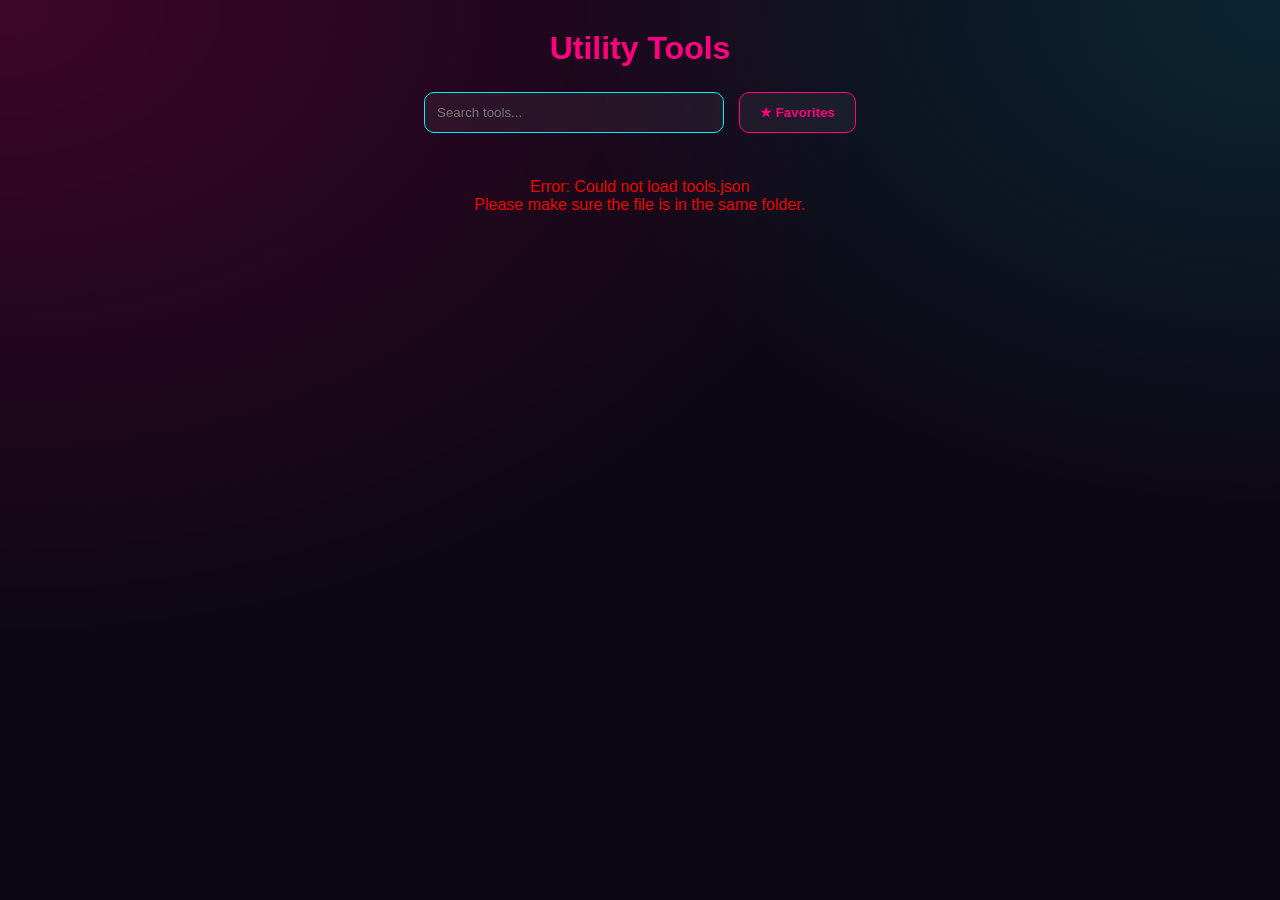
==== index.html @ 4b10b295 "Refactor index.html by cleaning up comments and errors Removed unnecessary comments and updated erro" ====
<!DOCTYPE html>
<html lang="en">
<head>
<meta charset="UTF-8">
<meta name="viewport" content="width=device-width, initial-scale=1.0">
<title>Utility Tools</title>
<style>
:root {
  --bg: #0d0714;
  --primary: #ff007f;
  --secondary: #00f0ff;
  --text: #e0e0ff;
  --glass: rgba(255,255,255,0.05);
}
* {
  margin: 0;
  padding: 0;
  box-sizing: border-box;
  font-family: Arial, sans-serif;
}
body {
  background:
    radial-gradient(at 0% 0%, #ff007f33, transparent 50%),
    radial-gradient(at 100% 0%, #00f0ff22, transparent 40%),
    var(--bg);
  color: var(--text);
  min-height: 100vh;
  padding: 30px;
}
h1 {
  text-align: center;
  margin-bottom: 25px;
  color: var(--primary);
}
.search-container {
  display: flex;
  justify-content: center;
  align-items: center;
  gap: 15px;
  margin-bottom: 15px;
}
.search-input {
  width: 300px;
  padding: 12px;
  border-radius: 10px;
  border: 1px solid var(--secondary);
  background: var(--glass);
  color: white;
  outline: none;
  transition: box-shadow 0.3s;
}
.search-input:focus {
  box-shadow: 0 0 10px var(--secondary);
}
.filter-btn {
  padding: 12px 20px;
  border-radius: 10px;
  border: 1px solid var(--primary);
  background: var(--glass);
  color: var(--primary);
  cursor: pointer;
  outline: none;
  transition: all 0.3s;
  font-weight: bold;
}
.filter-btn:hover {
  background: rgba(255, 0, 127, 0.1);
}
.filter-btn.active {
  background: var(--primary);
  color: white;
  box-shadow: 0 0 15px #ff007f55;
}
.tags-container {
  display: flex;
  justify-content: center;
  gap: 10px;
  margin-bottom: 30px;
  flex-wrap: wrap;
}
.tag-btn {
  padding: 8px 16px;
  border-radius: 20px;
  border: 1px solid rgba(255, 255, 255, 0.2);
  background: var(--glass);
  color: var(--text);
  cursor: pointer;
  font-size: 14px;
  transition: all 0.3s;
}
.tag-btn:hover {
  background: rgba(255, 255, 255, 0.1);
  border-color: var(--secondary);
}
.tag-btn.active {
  background: var(--secondary);
  color: #000;
  border-color: var(--secondary);
  font-weight: bold;
  box-shadow: 0 0 10px rgba(0, 240, 255, 0.4);
}
.grid {
  display: grid;
  grid-template-columns: repeat(auto-fill, minmax(220px, 1fr));
  gap: 20px;
}
.card {
  background: var(--glass);
  border-radius: 15px;
  padding: 15px;
  backdrop-filter: blur(12px);
  border: 1px solid #ffffff11;
  cursor: pointer;
  transition: 0.3s;
}
.card:hover {
  transform: translateY(-6px) scale(1.02);
  box-shadow: 0 0 20px #ff007f55;
}
.card-image {
  height: 120px;
  border-radius: 10px;
  margin-bottom: 12px;
  background: linear-gradient(135deg, var(--primary), var(--secondary));
  display: flex;
  align-items: center;
  justify-content: center;
  font-weight: bold;
  color: black;
}
.card-header {
  display: flex;
  justify-content: space-between;
  align-items: center;
  margin-bottom: 5px;
}
.card-title {
  font-size: 18px;
  font-weight: bold;
}
.fav-btn {
  font-size: 22px;
  color: rgba(255, 255, 255, 0.2);
  background: none;
  border: none;
  cursor: pointer;
  transition: all 0.3s cubic-bezier(0.175, 0.885, 0.32, 1.275);
  line-height: 1;
}
.fav-btn:hover {
  transform: scale(1.2);
  color: rgba(255, 255, 255, 0.6);
}
.fav-btn.active {
  color: #ffd700;
  text-shadow: 0 0 15px rgba(255, 215, 0, 0.6);
}
.card-desc {
  font-size: 14px;
  opacity: 0.7;
}
.popup {
  position: fixed;
  top: 0;
  left: 0;
  width: 100%;
  height: 100%;
  display: none;
  background: rgba(0,0,0,0.85);
  justify-content: center;
  align-items: center;
  z-index: 1000;
}
.popup-controls {
  position: absolute;
  top: 20px;
  right: 30px;
  display: flex;
  align-items: center;
  gap: 20px;
  z-index: 1010;
}
.control-btn {
  font-size: 24px;
  color: white;
  cursor: pointer;
  background: none;
  border: none;
  outline: none;
  transition: color 0.3s, transform 0.2s;
  display: flex;
  align-items: center;
  justify-content: center;
}
.control-btn:hover {
  color: var(--secondary);
  transform: scale(1.1);
}
.close-btn {
  font-size: 40px;
}
.close-btn:hover {
  color: var(--primary);
}
.popup iframe {
  width: 80%;
  height: 80%;
  border: none;
  border-radius: 12px;
  background: white;
  transition: width 0.3s, height 0.3s, border-radius 0.3s, opacity 0.3s;
  opacity: 0;
}
.popup.fullscreen-mode iframe {
  width: 100% !important;
  height: 100% !important;
  border-radius: 0px !important;
}
.spinner {
  position: absolute;
  width: 60px;
  height: 60px;
  border: 4px solid rgba(255, 0, 127, 0.1);
  border-top-color: var(--primary);
  border-bottom-color: var(--secondary);
  border-radius: 50%;
  animation: spin 1s linear infinite;
  z-index: 1005;
  transition: opacity 0.3s, visibility 0.3s;
  box-shadow: 0 0 15px var(--primary);
}
@keyframes spin {
  0% { transform: rotate(0deg); }
  100% { transform: rotate(360deg); }
}
.no-results {
  text-align: center;
  margin-top: 20px;
  display: none;
  opacity: 0.6;
  font-size: 18px;
  width: 100%;
}
</style>
</head>
<body>
<h1>Utility Tools</h1>

<div class="search-container">
  <input id="searchInput" class="search-input" placeholder="Search tools..." autocomplete="off">
  <button id="favFilterBtn" class="filter-btn" onclick="toggleFavFilter()">★ Favorites</button>
</div>

<div class="tags-container" id="tagsContainer"></div>

<div id="grid" class="grid"></div>

<div id="noResults" class="no-results">
  No tools found matching your filters.
</div>

<div id="popup" class="popup">
  <div class="popup-controls">
    <button class="control-btn" onclick="openInNewTab()" title="Open in new Tab">↗</button>
    <button id="fullscreenBtn" class="control-btn" onclick="toggleFullscreen()" title="Toggle Fullscreen">🗖</button>
    <button class="control-btn close-btn" onclick="closeTool()" title="Close">&times;</button>
  </div>
  <div id="popupSpinner" class="spinner"></div>
  <iframe id="toolFrame" src=""></iframe>
</div>

<script>
// ====================== DATA & STATE ======================
let toolsData = [];
let favorites = JSON.parse(localStorage.getItem('utilityHubFavs')) || [];
let showFavoritesOnly = false;
let activeCategory = 'all';
let currentToolUrl = '';

// ====================== LOAD TOOLS ======================
async function loadTools() {
  try {
    const response = await fetch('tools.json');
    if (!response.ok) throw new Error('JSON not found');
    toolsData = await response.json();
    renderTags();
    renderCards();
  } catch (err) {
    console.error("Error loading tools.json:", err);
    document.getElementById('grid').innerHTML = `
      <p style="color:red; text-align:center; grid-column: 1/-1;">
        Error: Could not load tools.json<br>
        Please make sure the file is in the same folder.
      </p>`;
  }
}

// ====================== RENDER ======================
function renderTags() {
  const container = document.getElementById('tagsContainer');
  container.innerHTML = `<button class="tag-btn active" onclick="setCategory('all', this)">All</button>`;

  const categories = [...new Set(toolsData.map(t => t.category))];
  categories.forEach(cat => {
    const btn = document.createElement('button');
    btn.className = 'tag-btn';
    btn.textContent = cat.charAt(0).toUpperCase() + cat.slice(1);
    btn.onclick = () => setCategory(cat, btn);
    container.appendChild(btn);
  });
}

function renderCards(filteredTools = toolsData) {
  const grid = document.getElementById('grid');
  grid.innerHTML = '';

  filteredTools.forEach(tool => {
    const card = document.createElement('div');
    card.className = 'card';
    card.setAttribute('data-id', tool.id);
    card.setAttribute('data-name', tool.name);
    card.setAttribute('data-category', tool.category);
    card.onclick = () => openTool(tool.url);

    card.innerHTML = `
      <div class="card-image">${tool.imageText}</div>
      <div class="card-header">
        <div class="card-title">${tool.title}</div>
        <button class="fav-btn" onclick="toggleFav(event, '${tool.id}')">★</button>
      </div>
      <div class="card-desc">${tool.desc}</div>
    `;
    grid.appendChild(card);
  });

  document.querySelectorAll('.fav-btn').forEach(btn => {
    const id = btn.parentElement.parentElement.getAttribute('data-id');
    if (favorites.includes(id)) btn.classList.add('active');
  });
}

// ====================== FILTERS ======================
function setCategory(category, btnElement) {
  activeCategory = category;
  document.querySelectorAll('.tag-btn').forEach(btn => btn.classList.remove('active'));
  btnElement.classList.add('active');
  filterCards();
}

function toggleFav(event, id) {
  event.stopPropagation();
  const btn = event.target;

  if (favorites.includes(id)) {
    favorites = favorites.filter(favId => favId !== id);
    btn.classList.remove('active');
  } else {
    favorites.push(id);
    btn.classList.add('active');
  }

  localStorage.setItem('utilityHubFavs', JSON.stringify(favorites));
  filterCards();
}

function toggleFavFilter() {
  showFavoritesOnly = !showFavoritesOnly;
  document.getElementById('favFilterBtn').classList.toggle('active', showFavoritesOnly);
  filterCards();
}

function filterCards() {
  const searchTerm = document.getElementById('searchInput').value.toLowerCase();

  const filtered = toolsData.filter(tool => {
    const matchesSearch = tool.name.toLowerCase().includes(searchTerm) ||
                         tool.title.toLowerCase().includes(searchTerm);
    const matchesFav = !showFavoritesOnly || favorites.includes(tool.id);
    const matchesCat = activeCategory === 'all' || activeCategory === tool.category;
    return matchesSearch && matchesFav && matchesCat;
  });

  renderCards(filtered);
  document.getElementById('noResults').style.display = filtered.length ? 'none' : 'block';
}

// ====================== POPUP ======================
function openTool(url) {
  currentToolUrl = url;
  const popup = document.getElementById('popup');
  const iframe = document.getElementById('toolFrame');
  const spinner = document.getElementById('popupSpinner');

  spinner.style.opacity = '1';
  spinner.style.visibility = 'visible';
  iframe.style.opacity = '0';

  iframe.src = url;
  popup.style.display = 'flex';
}

function onIframeLoaded() {
  const iframe = document.getElementById('toolFrame');
  const spinner = document.getElementById('popupSpinner');
  if (iframe.src && currentToolUrl !== '') {
    spinner.style.opacity = '0';
    spinner.style.visibility = 'hidden';
    iframe.style.opacity = '1';
  }
}

function openInNewTab() {
  if (currentToolUrl) {
    window.open(currentToolUrl, '_blank');
    closeTool();
  }
}

function closeTool() {
  const popup = document.getElementById('popup');
  const iframe = document.getElementById('toolFrame');

  if (document.fullscreenElement) document.exitFullscreen().catch(() => {});
  popup.classList.remove('fullscreen-mode');
  document.getElementById('fullscreenBtn').innerText = '🗖';

  popup.style.display = 'none';
  iframe.src = '';
  currentToolUrl = '';
}

function toggleFullscreen() {
  const popup = document.getElementById('popup');
  const btn = document.getElementById('fullscreenBtn');

  if (!document.fullscreenElement) {
    popup.requestFullscreen().then(() => {
      btn.innerText = '🗗';
      popup.classList.add('fullscreen-mode');
    }).catch(() => {
      popup.classList.toggle('fullscreen-mode');
      btn.innerText = popup.classList.contains('fullscreen-mode') ? '🗗' : '🗖';
    });
  } else {
    document.exitFullscreen();
  }
}

// Event Listeners
document.getElementById('searchInput').addEventListener('input', filterCards);
document.getElementById('toolFrame').addEventListener('load', onIframeLoaded);
document.getElementById('popup').addEventListener('click', function(e) {
  if (e.target === this) closeTool();
});
document.addEventListener('fullscreenchange', () => {
  const popup = document.getElementById('popup');
  const btn = document.getElementById('fullscreenBtn');
  if (!document.fullscreenElement) {
    popup.classList.remove('fullscreen-mode');
    btn.innerText = '🗖';
  }
});

// Start
loadTools();
</script>
</body>
</html>
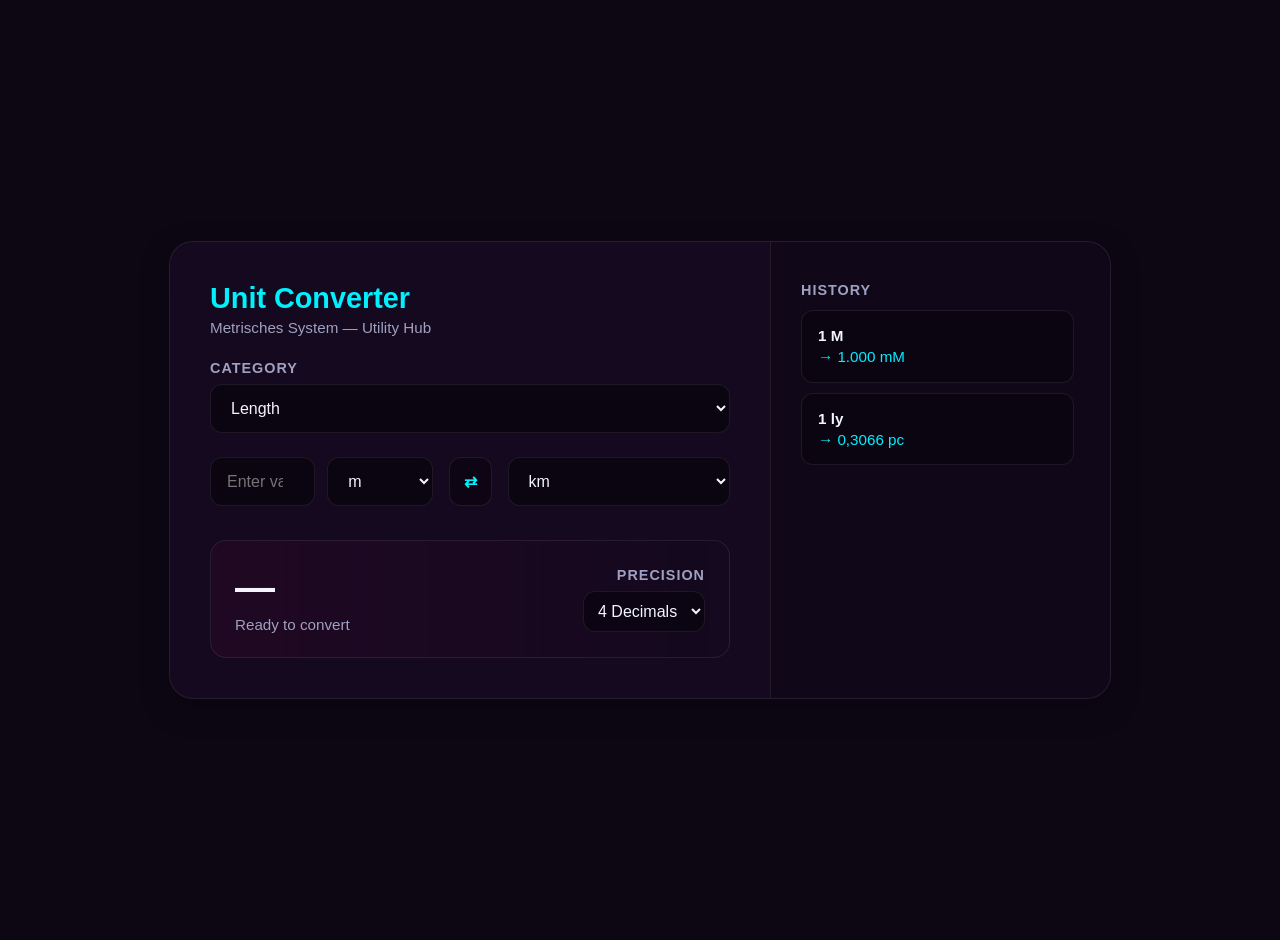
==== commit c05f72d6: "Revamp unit converter layout and styles Updated the layout and styles for the unit converter, includ" ====
--- a/index.html
+++ b/index.html
@@ -1,468 +1,488 @@
 <!DOCTYPE html>
 <html lang="en">
 <head>
-<meta charset="UTF-8">
-<meta name="viewport" content="width=device-width, initial-scale=1.0">
-<title>Utility Tools</title>
-<style>
-:root {
-  --bg: #0d0714;
-  --primary: #ff007f;
-  --secondary: #00f0ff;
-  --text: #e0e0ff;
-  --glass: rgba(255,255,255,0.05);
-}
-* {
-  margin: 0;
-  padding: 0;
-  box-sizing: border-box;
-  font-family: Arial, sans-serif;
-}
-body {
-  background:
-    radial-gradient(at 0% 0%, #ff007f33, transparent 50%),
-    radial-gradient(at 100% 0%, #00f0ff22, transparent 40%),
-    var(--bg);
-  color: var(--text);
-  min-height: 100vh;
-  padding: 30px;
-}
-h1 {
-  text-align: center;
-  margin-bottom: 25px;
-  color: var(--primary);
-}
-.search-container {
-  display: flex;
-  justify-content: center;
-  align-items: center;
-  gap: 15px;
-  margin-bottom: 15px;
-}
-.search-input {
-  width: 300px;
-  padding: 12px;
-  border-radius: 10px;
-  border: 1px solid var(--secondary);
-  background: var(--glass);
-  color: white;
-  outline: none;
-  transition: box-shadow 0.3s;
-}
-.search-input:focus {
-  box-shadow: 0 0 10px var(--secondary);
-}
-.filter-btn {
-  padding: 12px 20px;
-  border-radius: 10px;
-  border: 1px solid var(--primary);
-  background: var(--glass);
-  color: var(--primary);
-  cursor: pointer;
-  outline: none;
-  transition: all 0.3s;
-  font-weight: bold;
-}
-.filter-btn:hover {
-  background: rgba(255, 0, 127, 0.1);
-}
-.filter-btn.active {
-  background: var(--primary);
-  color: white;
-  box-shadow: 0 0 15px #ff007f55;
-}
-.tags-container {
-  display: flex;
-  justify-content: center;
-  gap: 10px;
-  margin-bottom: 30px;
-  flex-wrap: wrap;
-}
-.tag-btn {
-  padding: 8px 16px;
-  border-radius: 20px;
-  border: 1px solid rgba(255, 255, 255, 0.2);
-  background: var(--glass);
-  color: var(--text);
-  cursor: pointer;
-  font-size: 14px;
-  transition: all 0.3s;
-}
-.tag-btn:hover {
-  background: rgba(255, 255, 255, 0.1);
-  border-color: var(--secondary);
-}
-.tag-btn.active {
-  background: var(--secondary);
-  color: #000;
-  border-color: var(--secondary);
-  font-weight: bold;
-  box-shadow: 0 0 10px rgba(0, 240, 255, 0.4);
-}
-.grid {
-  display: grid;
-  grid-template-columns: repeat(auto-fill, minmax(220px, 1fr));
-  gap: 20px;
-}
-.card {
-  background: var(--glass);
-  border-radius: 15px;
-  padding: 15px;
-  backdrop-filter: blur(12px);
-  border: 1px solid #ffffff11;
-  cursor: pointer;
-  transition: 0.3s;
-}
-.card:hover {
-  transform: translateY(-6px) scale(1.02);
-  box-shadow: 0 0 20px #ff007f55;
-}
-.card-image {
-  height: 120px;
-  border-radius: 10px;
-  margin-bottom: 12px;
-  background: linear-gradient(135deg, var(--primary), var(--secondary));
-  display: flex;
-  align-items: center;
-  justify-content: center;
-  font-weight: bold;
-  color: black;
-}
-.card-header {
-  display: flex;
-  justify-content: space-between;
-  align-items: center;
-  margin-bottom: 5px;
-}
-.card-title {
-  font-size: 18px;
-  font-weight: bold;
-}
-.fav-btn {
-  font-size: 22px;
-  color: rgba(255, 255, 255, 0.2);
-  background: none;
-  border: none;
-  cursor: pointer;
-  transition: all 0.3s cubic-bezier(0.175, 0.885, 0.32, 1.275);
-  line-height: 1;
-}
-.fav-btn:hover {
-  transform: scale(1.2);
-  color: rgba(255, 255, 255, 0.6);
-}
-.fav-btn.active {
-  color: #ffd700;
-  text-shadow: 0 0 15px rgba(255, 215, 0, 0.6);
-}
-.card-desc {
-  font-size: 14px;
-  opacity: 0.7;
-}
-.popup {
-  position: fixed;
-  top: 0;
-  left: 0;
-  width: 100%;
-  height: 100%;
-  display: none;
-  background: rgba(0,0,0,0.85);
-  justify-content: center;
-  align-items: center;
-  z-index: 1000;
-}
-.popup-controls {
-  position: absolute;
-  top: 20px;
-  right: 30px;
-  display: flex;
-  align-items: center;
-  gap: 20px;
-  z-index: 1010;
-}
-.control-btn {
-  font-size: 24px;
-  color: white;
-  cursor: pointer;
-  background: none;
-  border: none;
-  outline: none;
-  transition: color 0.3s, transform 0.2s;
-  display: flex;
-  align-items: center;
-  justify-content: center;
-}
-.control-btn:hover {
-  color: var(--secondary);
-  transform: scale(1.1);
-}
-.close-btn {
-  font-size: 40px;
-}
-.close-btn:hover {
-  color: var(--primary);
-}
-.popup iframe {
-  width: 80%;
-  height: 80%;
-  border: none;
-  border-radius: 12px;
-  background: white;
-  transition: width 0.3s, height 0.3s, border-radius 0.3s, opacity 0.3s;
-  opacity: 0;
-}
-.popup.fullscreen-mode iframe {
-  width: 100% !important;
-  height: 100% !important;
-  border-radius: 0px !important;
-}
-.spinner {
-  position: absolute;
-  width: 60px;
-  height: 60px;
-  border: 4px solid rgba(255, 0, 127, 0.1);
-  border-top-color: var(--primary);
-  border-bottom-color: var(--secondary);
-  border-radius: 50%;
-  animation: spin 1s linear infinite;
-  z-index: 1005;
-  transition: opacity 0.3s, visibility 0.3s;
-  box-shadow: 0 0 15px var(--primary);
-}
-@keyframes spin {
-  0% { transform: rotate(0deg); }
-  100% { transform: rotate(360deg); }
-}
-.no-results {
-  text-align: center;
-  margin-top: 20px;
-  display: none;
-  opacity: 0.6;
-  font-size: 18px;
-  width: 100%;
-}
-</style>
+    <meta charset="UTF-8">
+    <meta name="viewport" content="width=device-width, initial-scale=1.0">
+    <title>Unit Converter | Utility Hub</title>
+    <style>
+        :root {
+            --background: #0d0714;
+            --surface: rgba(26, 12, 38, .65);
+            --primary: #ff007f;
+            --secondary: #00f0ff;
+            --text: #f4f4ff;
+            --text-secondary: #a0a0c0;
+            --border: rgba(255, 255, 255, .08);
+            --font: 'Outfit', 'Segoe UI', sans-serif;
+        }
+        body {
+            margin: 0;
+            padding: 20px;
+            background: var(--background);
+            color: var(--text);
+            font-family: var(--font);
+            height: 100vh;
+            display: flex;
+            justify-content: center;
+            align-items: center;
+            overflow: hidden;
+        }
+        .card {
+            width: 100%;
+            max-width: 940px;
+            max-height: 90vh;
+            background: var(--surface);
+            backdrop-filter: blur(20px);
+            border: 1px solid var(--border);
+            border-radius: 24px;
+            display: grid;
+            grid-template-columns: 1fr 340px;
+            box-shadow: 0 10px 30px rgba(0,0,0,0.3);
+            overflow: hidden;
+        }
+        .main {
+            padding: 40px;
+            display: flex;
+            flex-direction: column;
+            gap: 24px;
+        }
+        .brand-title {
+            font-size: 1.8rem;
+            font-weight: 700;
+            color: var(--secondary);
+            margin: 0;
+        }
+        .brand-subtitle {
+            color: var(--text-secondary);
+            font-size: 0.95rem;
+            margin-top: 4px;
+        }
+        label {
+            display: block;
+            margin-bottom: 8px;
+            color: var(--text-secondary);
+            font-size: 0.9rem;
+            text-transform: uppercase;
+            letter-spacing: 1px;
+            font-weight: bold;
+        }
+        input, select {
+            width: 100%;
+            padding: 14px 16px;
+            background: rgba(0,0,0,0.4);
+            border: 1px solid var(--border);
+            border-radius: 12px;
+            color: var(--text);
+            font-family: var(--font);
+            font-size: 1rem;
+            box-sizing: border-box;
+            transition: all 0.3s ease;
+        }
+        input:focus, select:focus {
+            outline: none;
+            border-color: var(--primary);
+            box-shadow: 0 0 12px rgba(255, 0, 127, 0.3);
+        }
+        .input-area {
+            display: flex;
+            align-items: center;
+            gap: 16px;
+        }
+        .input-group {
+            flex: 1;
+            display: flex;
+            gap: 12px;
+        }
+        .btn {
+            background: var(--primary);
+            color: white;
+            border: none;
+            padding: 14px 20px;
+            border-radius: 12px;
+            cursor: pointer;
+            font-weight: bold;
+            font-size: 1rem;
+            transition: all 0.3s ease;
+            display: flex;
+            align-items: center;
+            justify-content: center;
+        }
+        .btn:hover {
+            filter: brightness(1.2);
+            box-shadow: 0 0 15px var(--primary);
+        }
+        .btn.secondary {
+            background: rgba(0,0,0,0.3);
+            border: 1px solid var(--border);
+            color: var(--secondary);
+            padding: 14px;
+        }
+        .btn.secondary:hover {
+            border-color: var(--secondary);
+            box-shadow: 0 0 12px rgba(0, 240, 255, 0.3);
+        }
+        .result-box {
+            margin-top: 10px;
+            padding: 24px;
+            background: linear-gradient(90deg, rgba(255,0,127,0.05), transparent);
+            border: 1px solid var(--border);
+            border-radius: 16px;
+            display: flex;
+            justify-content: space-between;
+            align-items: center;
+        }
+        .result-value {
+            font-size: 2.5rem;
+            font-weight: 800;
+            color: var(--text);
+            transition: opacity 0.2s ease;
+        }
+        .result-detail {
+            color: var(--text-secondary);
+            font-size: 0.95rem;
+            margin-top: 6px;
+        }
+        .side {
+            background: rgba(0,0,0,0.2);
+            border-left: 1px solid var(--border);
+            padding: 40px 30px;
+            display: flex;
+            flex-direction: column;
+            gap: 24px;
+        }
+        .history-title {
+            color: var(--text-secondary);
+            font-size: 0.9rem;
+            text-transform: uppercase;
+            letter-spacing: 1px;
+            font-weight: bold;
+            margin-bottom: 12px;
+        }
+        .history-list {
+            display: flex;
+            flex-direction: column;
+            gap: 10px;
+            max-height: 380px;
+            overflow-y: auto;
+            padding-right: 6px;
+        }
+        .history-list::-webkit-scrollbar { width: 5px; }
+        .history-list::-webkit-scrollbar-track { background: transparent; }
+        .history-list::-webkit-scrollbar-thumb { background: rgba(255, 255, 255, 0.15); border-radius: 5px; }
+        .history-list::-webkit-scrollbar-thumb:hover { background: var(--secondary); }
+        .hist-item {
+            padding: 14px 16px;
+            border-radius: 12px;
+            background: rgba(0,0,0,0.25);
+            border: 1px solid var(--border);
+            color: var(--text);
+            font-size: 0.95rem;
+            cursor: pointer;
+            transition: all 0.2s ease;
+            line-height: 1.4;
+        }
+        .hist-item:hover {
+            border-color: var(--secondary);
+            background: rgba(0,240,255,0.08);
+            transform: translateX(4px);
+        }
+        @media (max-width: 880px) {
+            .card { grid-template-columns: 1fr; }
+            .side { border-left: none; border-top: 1px solid var(--border); padding: 30px; }
+            .input-area { flex-direction: column; align-items: stretch; }
+            .input-group { flex-direction: column; }
+        }
+    </style>
 </head>
 <body>
-<h1>Utility Tools</h1>
-
-<div class="search-container">
-  <input id="searchInput" class="search-input" placeholder="Search tools..." autocomplete="off">
-  <button id="favFilterBtn" class="filter-btn" onclick="toggleFavFilter()">★ Favorites</button>
+<div class="card">
+    <div class="main">
+        <div>
+            <h1 class="brand-title">Unit Converter</h1>
+            <div class="brand-subtitle">Metrisches System — Utility Hub</div>
+        </div>
+        <div>
+            <label for="category">Category</label>
+            <select id="category"></select>
+        </div>
+        <div class="input-area">
+            <div class="input-group">
+                <input id="value" type="number" step="any" value="" placeholder="Enter value..." />
+                <select id="fromUnit"></select>
+            </div>
+           
+            <button id="swapBtn" class="btn secondary" title="Swap Units">⇄</button>
+           
+            <div class="input-group">
+                <select id="toUnit"></select>
+            </div>
+        </div>
+        <div class="result-box">
+            <div>
+                <div class="result-value" id="resultValue">—</div>
+                <div class="result-detail" id="resultDetail">Ready to convert</div>
+            </div>
+            <div style="text-align: right; min-width: 120px;">
+                <label for="precision">Precision</label>
+                <select id="precision" style="padding: 10px;">
+                    <option value="4" selected>4 Decimals</option>
+                    <option value="2">2 Decimals</option>
+                    <option value="0">Integer</option>
+                </select>
+            </div>
+        </div>
+    </div>
+
+    <div class="side">
+        <div>
+            <div class="history-title">History</div>
+            <div class="history-list" id="history"></div>
+        </div>
+    </div>
 </div>
 
-<div class="tags-container" id="tagsContainer"></div>
-
-<div id="grid" class="grid"></div>
-
-<div id="noResults" class="no-results">
-  No tools found matching your filters.
-</div>
-
-<div id="popup" class="popup">
-  <div class="popup-controls">
-    <button class="control-btn" onclick="openInNewTab()" title="Open in new Tab">↗</button>
-    <button id="fullscreenBtn" class="control-btn" onclick="toggleFullscreen()" title="Toggle Fullscreen">🗖</button>
-    <button class="control-btn close-btn" onclick="closeTool()" title="Close">&times;</button>
-  </div>
-  <div id="popupSpinner" class="spinner"></div>
-  <iframe id="toolFrame" src=""></iframe>
-</div>
-
 <script>
-// ====================== DATA & STATE ======================
-let toolsData = [];
-let favorites = JSON.parse(localStorage.getItem('utilityHubFavs')) || [];
-let showFavoritesOnly = false;
-let activeCategory = 'all';
-let currentToolUrl = '';
-
-// ====================== LOAD TOOLS ======================
-async function loadTools() {
-  try {
-    const response = await fetch('tools.json');
-    if (!response.ok) throw new Error('JSON not found');
-    toolsData = await response.json();
-    renderTags();
-    renderCards();
-  } catch (err) {
-    console.error("Error loading tools.json:", err);
-    document.getElementById('grid').innerHTML = `
-      <p style="color:red; text-align:center; grid-column: 1/-1;">
-        Error: Could not load tools.json<br>
-        Please make sure the file is in the same folder.
-      </p>`;
-  }
-}
-
-// ====================== RENDER ======================
-function renderTags() {
-  const container = document.getElementById('tagsContainer');
-  container.innerHTML = `<button class="tag-btn active" onclick="setCategory('all', this)">All</button>`;
-
-  const categories = [...new Set(toolsData.map(t => t.category))];
-  categories.forEach(cat => {
-    const btn = document.createElement('button');
-    btn.className = 'tag-btn';
-    btn.textContent = cat.charAt(0).toUpperCase() + cat.slice(1);
-    btn.onclick = () => setCategory(cat, btn);
-    container.appendChild(btn);
-  });
-}
-
-function renderCards(filteredTools = toolsData) {
-  const grid = document.getElementById('grid');
-  grid.innerHTML = '';
-
-  filteredTools.forEach(tool => {
-    const card = document.createElement('div');
-    card.className = 'card';
-    card.setAttribute('data-id', tool.id);
-    card.setAttribute('data-name', tool.name);
-    card.setAttribute('data-category', tool.category);
-    card.onclick = () => openTool(tool.url);
-
-    card.innerHTML = `
-      <div class="card-image">${tool.imageText}</div>
-      <div class="card-header">
-        <div class="card-title">${tool.title}</div>
-        <button class="fav-btn" onclick="toggleFav(event, '${tool.id}')">★</button>
-      </div>
-      <div class="card-desc">${tool.desc}</div>
-    `;
-    grid.appendChild(card);
-  });
-
-  document.querySelectorAll('.fav-btn').forEach(btn => {
-    const id = btn.parentElement.parentElement.getAttribute('data-id');
-    if (favorites.includes(id)) btn.classList.add('active');
-  });
-}
-
-// ====================== FILTERS ======================
-function setCategory(category, btnElement) {
-  activeCategory = category;
-  document.querySelectorAll('.tag-btn').forEach(btn => btn.classList.remove('active'));
-  btnElement.classList.add('active');
-  filterCards();
-}
-
-function toggleFav(event, id) {
-  event.stopPropagation();
-  const btn = event.target;
-
-  if (favorites.includes(id)) {
-    favorites = favorites.filter(favId => favId !== id);
-    btn.classList.remove('active');
-  } else {
-    favorites.push(id);
-    btn.classList.add('active');
-  }
-
-  localStorage.setItem('utilityHubFavs', JSON.stringify(favorites));
-  filterCards();
-}
-
-function toggleFavFilter() {
-  showFavoritesOnly = !showFavoritesOnly;
-  document.getElementById('favFilterBtn').classList.toggle('active', showFavoritesOnly);
-  filterCards();
-}
-
-function filterCards() {
-  const searchTerm = document.getElementById('searchInput').value.toLowerCase();
-
-  const filtered = toolsData.filter(tool => {
-    const matchesSearch = tool.name.toLowerCase().includes(searchTerm) ||
-                         tool.title.toLowerCase().includes(searchTerm);
-    const matchesFav = !showFavoritesOnly || favorites.includes(tool.id);
-    const matchesCat = activeCategory === 'all' || activeCategory === tool.category;
-    return matchesSearch && matchesFav && matchesCat;
-  });
-
-  renderCards(filtered);
-  document.getElementById('noResults').style.display = filtered.length ? 'none' : 'block';
-}
-
-// ====================== POPUP ======================
-function openTool(url) {
-  currentToolUrl = url;
-  const popup = document.getElementById('popup');
-  const iframe = document.getElementById('toolFrame');
-  const spinner = document.getElementById('popupSpinner');
-
-  spinner.style.opacity = '1';
-  spinner.style.visibility = 'visible';
-  iframe.style.opacity = '0';
-
-  iframe.src = url;
-  popup.style.display = 'flex';
-}
-
-function onIframeLoaded() {
-  const iframe = document.getElementById('toolFrame');
-  const spinner = document.getElementById('popupSpinner');
-  if (iframe.src && currentToolUrl !== '') {
-    spinner.style.opacity = '0';
-    spinner.style.visibility = 'hidden';
-    iframe.style.opacity = '1';
-  }
-}
-
-function openInNewTab() {
-  if (currentToolUrl) {
-    window.open(currentToolUrl, '_blank');
-    closeTool();
-  }
-}
-
-function closeTool() {
-  const popup = document.getElementById('popup');
-  const iframe = document.getElementById('toolFrame');
-
-  if (document.fullscreenElement) document.exitFullscreen().catch(() => {});
-  popup.classList.remove('fullscreen-mode');
-  document.getElementById('fullscreenBtn').innerText = '🗖';
-
-  popup.style.display = 'none';
-  iframe.src = '';
-  currentToolUrl = '';
-}
-
-function toggleFullscreen() {
-  const popup = document.getElementById('popup');
-  const btn = document.getElementById('fullscreenBtn');
-
-  if (!document.fullscreenElement) {
-    popup.requestFullscreen().then(() => {
-      btn.innerText = '🗗';
-      popup.classList.add('fullscreen-mode');
-    }).catch(() => {
-      popup.classList.toggle('fullscreen-mode');
-      btn.innerText = popup.classList.contains('fullscreen-mode') ? '🗗' : '🗖';
+    const categories = {
+        "Length": { 
+            units: { 
+                "m": 1, "km": 1000, "dm": 0.1, "cm": 0.01, "mm": 0.001, "µm": 1e-6, "nm": 1e-9,
+                "ly": 9.46073e15, "kly": 9.46073e18, "Mly": 9.46073e21,
+                "pc": 3.08568e16, "kpc": 3.08568e19, "Mpc": 3.08568e22,
+                "AU": 1.495978707e11 
+            } 
+        },
+        "Area": { 
+            units: { 
+                "m²": 1, "km²": 1000000, "dm²": 0.01, "cm²": 0.0001, 
+                "mm²": 0.000001, "ha": 10000,
+                "ly²": 8.95e31, "pc²": 9.52e32 
+            } 
+        },
+        "Volume": { 
+            units: { 
+                "m³": 1, 
+                "km³": 1000000000,
+                "dm³": 0.001, 
+                "L": 0.001,
+                "cm³": 0.000001, 
+                "mL": 0.000001, 
+                "mm³": 0.000000001,
+                "ly³": 8.47e47, 
+                "pc³": 2.94e49 
+            } 
+        },
+        "Chemistry": {
+            units: {
+                "mol": 1, "mmol": 0.001, "µmol": 1e-6, "nmol": 1e-9,
+                "M": 1, "mM": 0.001, "µM": 1e-6, "nM": 1e-9,
+                "L/mol": 1, "mL/mol": 0.001
+            }
+        },
+        "Mass": { 
+            units: { "kg": 1, "g": 0.001, "mg": 1e-6, "µg": 1e-9, "t": 1000 } 
+        },
+        "Time": { 
+            units: { 
+                "s": 1, "ms": 0.001, "µs": 1e-6, "ns": 1e-9,
+                "min": 60, "h": 3600, "d": 86400 
+            } 
+        },
+        "Speed": { 
+            units: { 
+                "m/s": 1, "km/h": 1000/3600, "km/s": 1000, "cm/s": 0.01 
+            } 
+        },
+        "Pressure": { 
+            units: { 
+                "Pa": 1, "kPa": 1000, "MPa": 1000000, "bar": 100000, 
+                "mbar": 100, "atm": 101325 
+            } 
+        },
+        "Energy": { 
+            units: { 
+                "J": 1, "kJ": 1000, "MJ": 1000000, "GJ": 1e9,
+                "Wh": 3600, "kWh": 3600000 
+            } 
+        },
+        "Data": { 
+            units: { 
+                "B": 1, "KB": 1024, "MB": 1024**2, "GB": 1024**3,
+                "TB": 1024**4, "bit": 0.125, "Kbit": 128, "Mbit": 131072 
+            } 
+        },
+        "Temperature": { 
+            special: true, 
+            units: { "K": "K", "°C": "C", "°F": "F" } 
+        }
+    };
+
+    const categoryEl = document.getElementById('category');
+    const fromEl = document.getElementById('fromUnit');
+    const toEl = document.getElementById('toUnit');
+    const valueEl = document.getElementById('value');
+    const swapBtn = document.getElementById('swapBtn');
+    const resultValueEl = document.getElementById('resultValue');
+    const resultDetailEl = document.getElementById('resultDetail');
+    const precisionEl = document.getElementById('precision');
+    const historyEl = document.getElementById('history');
+
+    let historyData = [];
+    let isRestoring = false;
+
+    function init() {
+        Object.keys(categories).forEach(k => {
+            const opt = document.createElement('option');
+            opt.value = k;
+            opt.textContent = k;
+            categoryEl.appendChild(opt);
+        });
+       
+        categoryEl.value = "Length";
+        populateUnits(categoryEl.value);
+       
+        pushHistory({ cat: "Length", from: "ly", to: "pc", input: 1, output: "0,3066" });
+        pushHistory({ cat: "Chemistry", from: "M", to: "mM", input: 1, output: "1.000" });
+       
+        resultValueEl.textContent = '—';
+        resultDetailEl.textContent = 'Ready to convert';
+    }
+
+    function populateUnits(cat) {
+        fromEl.innerHTML = '';
+        toEl.innerHTML = '';
+        const currentCategory = categories[cat];
+       
+        Object.keys(currentCategory.units).forEach(u => {
+            const o1 = document.createElement('option');
+            o1.value = u;
+            o1.textContent = u;
+            fromEl.appendChild(o1);
+           
+            const o2 = o1.cloneNode(true);
+            toEl.appendChild(o2);
+        });
+       
+        fromEl.value = fromEl.options[0]?.value || '';
+        toEl.value = toEl.options[1]?.value || fromEl.value;
+    }
+
+    function tempToK(v, unit) {
+        if (unit === "K") return Number(v);
+        if (unit === "°C") return Number(v) + 273.15;
+        if (unit === "°F") return (Number(v) - 32) * 5/9 + 273.15;
+        return Number(v);
+    }
+   
+    function kToTemp(k, unit) {
+        if (unit === "K") return k;
+        if (unit === "°C") return k - 273.15;
+        if (unit === "°F") return (k - 273.15) * 9/5 + 32;
+        return k;
+    }
+
+    function convert(cat, from, to, val) {
+        if (categories[cat].special) {
+            const kelvin = tempToK(val, from);
+            return kToTemp(kelvin, to);
+        } else {
+            const fromFactor = categories[cat].units[from];
+            const toFactor = categories[cat].units[to];
+            return Number(val) * fromFactor / toFactor;
+        }
+    }
+
+    function showResult(rawVal, val, from, to) {
+        const prec = Number(precisionEl.value);
+        const formatted = Number(rawVal).toLocaleString('de-DE', { maximumFractionDigits: prec });
+       
+        resultValueEl.style.opacity = 0;
+        setTimeout(() => {
+            resultValueEl.textContent = formatted;
+            resultValueEl.style.opacity = 1;
+        }, 120);
+       
+        resultDetailEl.textContent = `${val} ${from} → ${to}`;
+        return formatted;
+    }
+
+    function doConvert(skipHistory = false) {
+        const cat = categoryEl.value;
+        const from = fromEl.value;
+        const to = toEl.value;
+        
+        let val = valueEl.value.trim() === "" ? 1 : Number(valueEl.value);
+       
+        if (isNaN(val)) {
+            resultValueEl.textContent = '—';
+            resultDetailEl.textContent = 'Ready to convert';
+            return;
+        }
+       
+        const rawResult = convert(cat, from, to, val);
+        const formattedStr = showResult(rawResult, val === 1 && valueEl.value === "" ? "" : val, from, to);
+       
+        if (!skipHistory && !isRestoring) {
+            pushHistory({ cat, from, to, input: val, output: formattedStr });
+        }
+    }
+
+    function pushHistory(item) {
+        if (historyData.length > 0 &&
+            historyData[0].cat === item.cat &&
+            historyData[0].from === item.from &&
+            historyData[0].to === item.to &&
+            historyData[0].input === item.input) return;
+
+        historyData.unshift(item);
+        if (historyData.length > 12) historyData.pop();
+        renderHistory();
+    }
+
+    function renderHistory() {
+        historyEl.innerHTML = '';
+        historyData.forEach((h) => {
+            const d = document.createElement('div');
+            d.className = 'hist-item';
+            d.innerHTML = `
+                <strong>${h.input} ${h.from}</strong><br>
+                <span style="color:var(--secondary)">→ ${h.output} ${h.to}</span>
+            `;
+            d.title = `${h.cat} • Click to restore`;
+           
+            d.addEventListener('click', () => {
+                isRestoring = true;
+                categoryEl.value = h.cat;
+                populateUnits(h.cat);
+                fromEl.value = h.from;
+                toEl.value = h.to;
+                valueEl.value = h.input;
+                doConvert(true);
+                isRestoring = false;
+            });
+            historyEl.appendChild(d);
+        });
+    }
+
+    // Event Listeners
+    swapBtn.addEventListener('click', () => {
+        const temp = fromEl.value;
+        fromEl.value = toEl.value;
+        toEl.value = temp;
+        doConvert(false);
     });
-  } else {
-    document.exitFullscreen();
-  }
-}
-
-// Event Listeners
-document.getElementById('searchInput').addEventListener('input', filterCards);
-document.getElementById('toolFrame').addEventListener('load', onIframeLoaded);
-document.getElementById('popup').addEventListener('click', function(e) {
-  if (e.target === this) closeTool();
-});
-document.addEventListener('fullscreenchange', () => {
-  const popup = document.getElementById('popup');
-  const btn = document.getElementById('fullscreenBtn');
-  if (!document.fullscreenElement) {
-    popup.classList.remove('fullscreen-mode');
-    btn.innerText = '🗖';
-  }
-});
-
-// Start
-loadTools();
+
+    categoryEl.addEventListener('change', () => {
+        populateUnits(categoryEl.value);
+        doConvert(true);
+    });
+   
+    precisionEl.addEventListener('change', () => doConvert(true));
+    valueEl.addEventListener('input', () => doConvert(true));
+    valueEl.addEventListener('blur', () => doConvert(false));
+    fromEl.addEventListener('change', () => doConvert(false));
+    toEl.addEventListener('change', () => doConvert(false));
+
+    init();
 </script>
 </body>
 </html>
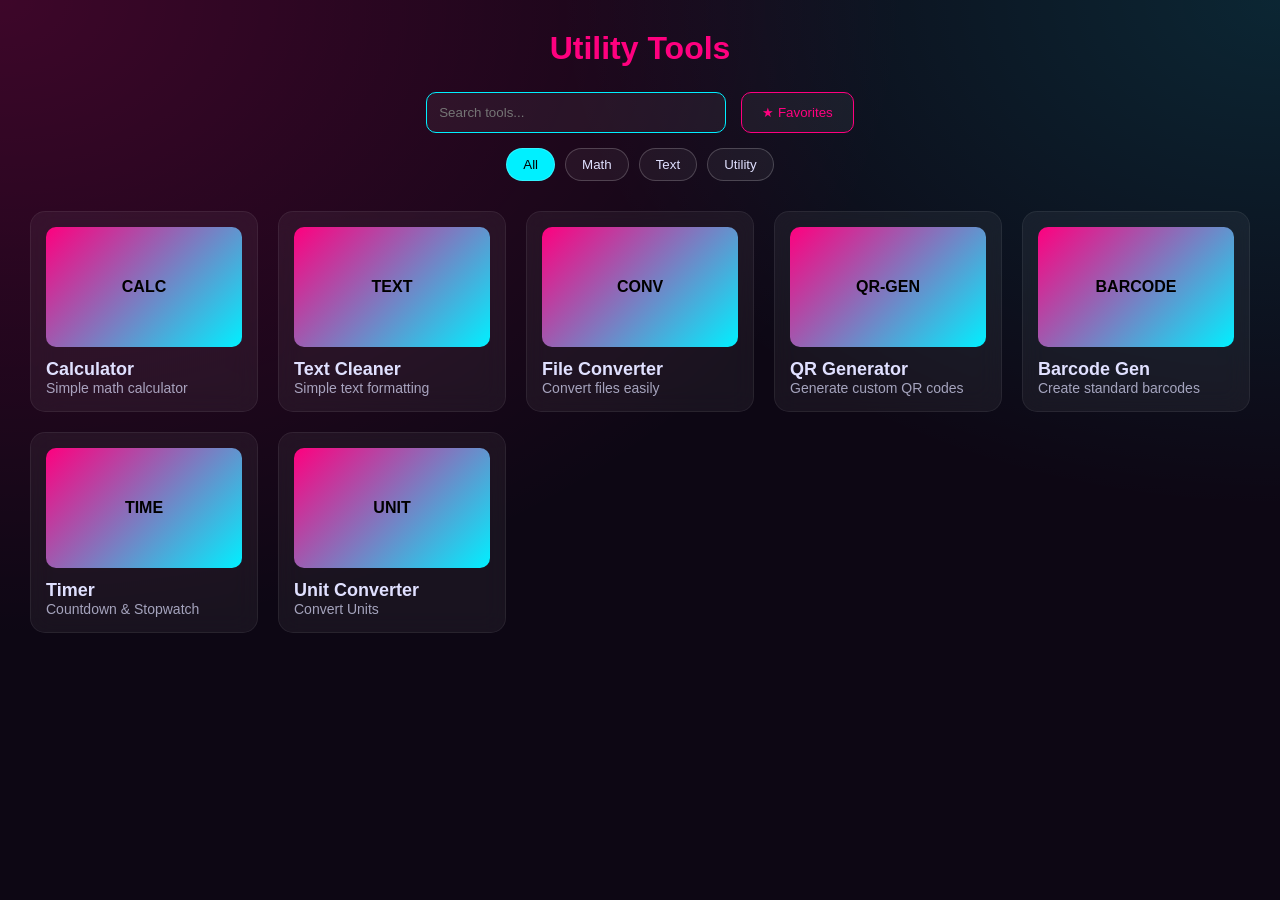
==== commit 9b80406c: "Refactor index.html for utility tools interface Updated the layout and styles for the utility tools " ====
--- a/index.html
+++ b/index.html
@@ -1,488 +1,272 @@
 <!DOCTYPE html>
 <html lang="en">
 <head>
-    <meta charset="UTF-8">
-    <meta name="viewport" content="width=device-width, initial-scale=1.0">
-    <title>Unit Converter | Utility Hub</title>
-    <style>
-        :root {
-            --background: #0d0714;
-            --surface: rgba(26, 12, 38, .65);
-            --primary: #ff007f;
-            --secondary: #00f0ff;
-            --text: #f4f4ff;
-            --text-secondary: #a0a0c0;
-            --border: rgba(255, 255, 255, .08);
-            --font: 'Outfit', 'Segoe UI', sans-serif;
-        }
-        body {
-            margin: 0;
-            padding: 20px;
-            background: var(--background);
-            color: var(--text);
-            font-family: var(--font);
-            height: 100vh;
-            display: flex;
-            justify-content: center;
-            align-items: center;
-            overflow: hidden;
-        }
-        .card {
-            width: 100%;
-            max-width: 940px;
-            max-height: 90vh;
-            background: var(--surface);
-            backdrop-filter: blur(20px);
-            border: 1px solid var(--border);
-            border-radius: 24px;
-            display: grid;
-            grid-template-columns: 1fr 340px;
-            box-shadow: 0 10px 30px rgba(0,0,0,0.3);
-            overflow: hidden;
-        }
-        .main {
-            padding: 40px;
-            display: flex;
-            flex-direction: column;
-            gap: 24px;
-        }
-        .brand-title {
-            font-size: 1.8rem;
-            font-weight: 700;
-            color: var(--secondary);
-            margin: 0;
-        }
-        .brand-subtitle {
-            color: var(--text-secondary);
-            font-size: 0.95rem;
-            margin-top: 4px;
-        }
-        label {
-            display: block;
-            margin-bottom: 8px;
-            color: var(--text-secondary);
-            font-size: 0.9rem;
-            text-transform: uppercase;
-            letter-spacing: 1px;
-            font-weight: bold;
-        }
-        input, select {
-            width: 100%;
-            padding: 14px 16px;
-            background: rgba(0,0,0,0.4);
-            border: 1px solid var(--border);
-            border-radius: 12px;
-            color: var(--text);
-            font-family: var(--font);
-            font-size: 1rem;
-            box-sizing: border-box;
-            transition: all 0.3s ease;
-        }
-        input:focus, select:focus {
-            outline: none;
-            border-color: var(--primary);
-            box-shadow: 0 0 12px rgba(255, 0, 127, 0.3);
-        }
-        .input-area {
-            display: flex;
-            align-items: center;
-            gap: 16px;
-        }
-        .input-group {
-            flex: 1;
-            display: flex;
-            gap: 12px;
-        }
-        .btn {
-            background: var(--primary);
-            color: white;
-            border: none;
-            padding: 14px 20px;
-            border-radius: 12px;
-            cursor: pointer;
-            font-weight: bold;
-            font-size: 1rem;
-            transition: all 0.3s ease;
-            display: flex;
-            align-items: center;
-            justify-content: center;
-        }
-        .btn:hover {
-            filter: brightness(1.2);
-            box-shadow: 0 0 15px var(--primary);
-        }
-        .btn.secondary {
-            background: rgba(0,0,0,0.3);
-            border: 1px solid var(--border);
-            color: var(--secondary);
-            padding: 14px;
-        }
-        .btn.secondary:hover {
-            border-color: var(--secondary);
-            box-shadow: 0 0 12px rgba(0, 240, 255, 0.3);
-        }
-        .result-box {
-            margin-top: 10px;
-            padding: 24px;
-            background: linear-gradient(90deg, rgba(255,0,127,0.05), transparent);
-            border: 1px solid var(--border);
-            border-radius: 16px;
-            display: flex;
-            justify-content: space-between;
-            align-items: center;
-        }
-        .result-value {
-            font-size: 2.5rem;
-            font-weight: 800;
-            color: var(--text);
-            transition: opacity 0.2s ease;
-        }
-        .result-detail {
-            color: var(--text-secondary);
-            font-size: 0.95rem;
-            margin-top: 6px;
-        }
-        .side {
-            background: rgba(0,0,0,0.2);
-            border-left: 1px solid var(--border);
-            padding: 40px 30px;
-            display: flex;
-            flex-direction: column;
-            gap: 24px;
-        }
-        .history-title {
-            color: var(--text-secondary);
-            font-size: 0.9rem;
-            text-transform: uppercase;
-            letter-spacing: 1px;
-            font-weight: bold;
-            margin-bottom: 12px;
-        }
-        .history-list {
-            display: flex;
-            flex-direction: column;
-            gap: 10px;
-            max-height: 380px;
-            overflow-y: auto;
-            padding-right: 6px;
-        }
-        .history-list::-webkit-scrollbar { width: 5px; }
-        .history-list::-webkit-scrollbar-track { background: transparent; }
-        .history-list::-webkit-scrollbar-thumb { background: rgba(255, 255, 255, 0.15); border-radius: 5px; }
-        .history-list::-webkit-scrollbar-thumb:hover { background: var(--secondary); }
-        .hist-item {
-            padding: 14px 16px;
-            border-radius: 12px;
-            background: rgba(0,0,0,0.25);
-            border: 1px solid var(--border);
-            color: var(--text);
-            font-size: 0.95rem;
-            cursor: pointer;
-            transition: all 0.2s ease;
-            line-height: 1.4;
-        }
-        .hist-item:hover {
-            border-color: var(--secondary);
-            background: rgba(0,240,255,0.08);
-            transform: translateX(4px);
-        }
-        @media (max-width: 880px) {
-            .card { grid-template-columns: 1fr; }
-            .side { border-left: none; border-top: 1px solid var(--border); padding: 30px; }
-            .input-area { flex-direction: column; align-items: stretch; }
-            .input-group { flex-direction: column; }
-        }
-    </style>
+<meta charset="UTF-8">
+<meta name="viewport" content="width=device-width, initial-scale=1.0">
+<title>Utility Tools</title>
+<style>
+:root {
+  --bg: #0d0714;
+  --primary: #ff007f;
+  --secondary: #00f0ff;
+  --text: #e0e0ff;
+  --glass: rgba(255,255,255,0.05);
+}
+* { margin: 0; padding: 0; box-sizing: border-box; font-family: Arial, sans-serif; }
+body {
+  background: radial-gradient(at 0% 0%, #ff007f33, transparent 50%),
+              radial-gradient(at 100% 0%, #00f0ff22, transparent 40%),
+              var(--bg);
+  color: var(--text);
+  min-height: 100vh;
+  padding: 30px;
+}
+h1 { text-align: center; margin-bottom: 25px; color: var(--primary); }
+.search-container {
+  display: flex;
+  justify-content: center;
+  align-items: center;
+  gap: 15px;
+  margin-bottom: 15px;
+}
+.search-input {
+  width: 300px;
+  padding: 12px;
+  border-radius: 10px;
+  border: 1px solid var(--secondary);
+  background: var(--glass);
+  color: white;
+  outline: none;
+}
+.search-input:focus { box-shadow: 0 0 10px var(--secondary); }
+.filter-btn {
+  padding: 12px 20px;
+  border-radius: 10px;
+  border: 1px solid var(--primary);
+  background: var(--glass);
+  color: var(--primary);
+  cursor: pointer;
+}
+.filter-btn.active {
+  background: var(--primary);
+  color: white;
+}
+.tags-container {
+  display: flex;
+  justify-content: center;
+  gap: 10px;
+  margin-bottom: 30px;
+  flex-wrap: wrap;
+}
+.tag-btn {
+  padding: 8px 16px;
+  border-radius: 20px;
+  border: 1px solid rgba(255,255,255,0.2);
+  background: var(--glass);
+  color: var(--text);
+  cursor: pointer;
+}
+.tag-btn.active {
+  background: var(--secondary);
+  color: #000;
+}
+.grid {
+  display: grid;
+  grid-template-columns: repeat(auto-fill, minmax(220px, 1fr));
+  gap: 20px;
+}
+.card {
+  background: var(--glass);
+  border-radius: 15px;
+  padding: 15px;
+  backdrop-filter: blur(12px);
+  border: 1px solid #ffffff11;
+  cursor: pointer;
+  transition: 0.3s;
+}
+.card:hover {
+  transform: translateY(-6px) scale(1.02);
+  box-shadow: 0 0 20px #ff007f55;
+}
+.card-image {
+  height: 120px;
+  border-radius: 10px;
+  margin-bottom: 12px;
+  background: linear-gradient(135deg, var(--primary), var(--secondary));
+  display: flex;
+  align-items: center;
+  justify-content: center;
+  font-weight: bold;
+  color: black;
+}
+.card-title { font-size: 18px; font-weight: bold; }
+.fav-btn {
+  font-size: 22px;
+  background: none;
+  border: none;
+  cursor: pointer;
+}
+.fav-btn.active { color: #ffd700; }
+.card-desc { font-size: 14px; opacity: 0.7; }
+
+/* Popup */
+.popup {
+  position: fixed;
+  top: 0; left: 0;
+  width: 100%; height: 100%;
+  display: none;
+  background: rgba(0,0,0,0.85);
+  justify-content: center;
+  align-items: center;
+  z-index: 1000;
+}
+.popup-controls {
+  position: absolute;
+  top: 20px;
+  right: 30px;
+  display: flex;
+  gap: 20px;
+  z-index: 1010;
+}
+.control-btn {
+  font-size: 24px;
+  color: white;
+  background: none;
+  border: none;
+  cursor: pointer;
+}
+.close-btn { font-size: 40px; }
+.popup iframe {
+  width: 80%;
+  height: 80%;
+  border: none;
+  border-radius: 12px;
+  background: white;
+  opacity: 0;
+  transition: opacity 0.3s;
+}
+.no-results {
+  text-align: center;
+  margin-top: 20px;
+  display: none;
+  font-size: 18px;
+}
+</style>
 </head>
 <body>
-<div class="card">
-    <div class="main">
-        <div>
-            <h1 class="brand-title">Unit Converter</h1>
-            <div class="brand-subtitle">Metrisches System — Utility Hub</div>
-        </div>
-        <div>
-            <label for="category">Category</label>
-            <select id="category"></select>
-        </div>
-        <div class="input-area">
-            <div class="input-group">
-                <input id="value" type="number" step="any" value="" placeholder="Enter value..." />
-                <select id="fromUnit"></select>
-            </div>
-           
-            <button id="swapBtn" class="btn secondary" title="Swap Units">⇄</button>
-           
-            <div class="input-group">
-                <select id="toUnit"></select>
-            </div>
-        </div>
-        <div class="result-box">
-            <div>
-                <div class="result-value" id="resultValue">—</div>
-                <div class="result-detail" id="resultDetail">Ready to convert</div>
-            </div>
-            <div style="text-align: right; min-width: 120px;">
-                <label for="precision">Precision</label>
-                <select id="precision" style="padding: 10px;">
-                    <option value="4" selected>4 Decimals</option>
-                    <option value="2">2 Decimals</option>
-                    <option value="0">Integer</option>
-                </select>
-            </div>
-        </div>
-    </div>
-
-    <div class="side">
-        <div>
-            <div class="history-title">History</div>
-            <div class="history-list" id="history"></div>
-        </div>
-    </div>
+<h1>Utility Tools</h1>
+
+<div class="search-container">
+  <input id="searchInput" class="search-input" placeholder="Search tools..." autocomplete="off">
+  <button id="favFilterBtn" class="filter-btn" onclick="toggleFavFilter()">★ Favorites</button>
 </div>
 
+<div class="tags-container" id="tagsContainer"></div>
+
+<div id="grid" class="grid"></div>
+
+<div id="noResults" class="no-results">No tools found matching your filters.</div>
+
+<div id="popup" class="popup">
+  <div class="popup-controls">
+    <button class="control-btn" onclick="openInNewTab()" title="Open in new Tab">↗</button>
+    <button id="fullscreenBtn" class="control-btn" onclick="toggleFullscreen()" title="Toggle Fullscreen">🗖</button>
+    <button class="control-btn close-btn" onclick="closeTool()" title="Close">&times;</button>
+  </div>
+  <iframe id="toolFrame" src=""></iframe>
+</div>
+
 <script>
-    const categories = {
-        "Length": { 
-            units: { 
-                "m": 1, "km": 1000, "dm": 0.1, "cm": 0.01, "mm": 0.001, "µm": 1e-6, "nm": 1e-9,
-                "ly": 9.46073e15, "kly": 9.46073e18, "Mly": 9.46073e21,
-                "pc": 3.08568e16, "kpc": 3.08568e19, "Mpc": 3.08568e22,
-                "AU": 1.495978707e11 
-            } 
-        },
-        "Area": { 
-            units: { 
-                "m²": 1, "km²": 1000000, "dm²": 0.01, "cm²": 0.0001, 
-                "mm²": 0.000001, "ha": 10000,
-                "ly²": 8.95e31, "pc²": 9.52e32 
-            } 
-        },
-        "Volume": { 
-            units: { 
-                "m³": 1, 
-                "km³": 1000000000,
-                "dm³": 0.001, 
-                "L": 0.001,
-                "cm³": 0.000001, 
-                "mL": 0.000001, 
-                "mm³": 0.000000001,
-                "ly³": 8.47e47, 
-                "pc³": 2.94e49 
-            } 
-        },
-        "Chemistry": {
-            units: {
-                "mol": 1, "mmol": 0.001, "µmol": 1e-6, "nmol": 1e-9,
-                "M": 1, "mM": 0.001, "µM": 1e-6, "nM": 1e-9,
-                "L/mol": 1, "mL/mol": 0.001
-            }
-        },
-        "Mass": { 
-            units: { "kg": 1, "g": 0.001, "mg": 1e-6, "µg": 1e-9, "t": 1000 } 
-        },
-        "Time": { 
-            units: { 
-                "s": 1, "ms": 0.001, "µs": 1e-6, "ns": 1e-9,
-                "min": 60, "h": 3600, "d": 86400 
-            } 
-        },
-        "Speed": { 
-            units: { 
-                "m/s": 1, "km/h": 1000/3600, "km/s": 1000, "cm/s": 0.01 
-            } 
-        },
-        "Pressure": { 
-            units: { 
-                "Pa": 1, "kPa": 1000, "MPa": 1000000, "bar": 100000, 
-                "mbar": 100, "atm": 101325 
-            } 
-        },
-        "Energy": { 
-            units: { 
-                "J": 1, "kJ": 1000, "MJ": 1000000, "GJ": 1e9,
-                "Wh": 3600, "kWh": 3600000 
-            } 
-        },
-        "Data": { 
-            units: { 
-                "B": 1, "KB": 1024, "MB": 1024**2, "GB": 1024**3,
-                "TB": 1024**4, "bit": 0.125, "Kbit": 128, "Mbit": 131072 
-            } 
-        },
-        "Temperature": { 
-            special: true, 
-            units: { "K": "K", "°C": "C", "°F": "F" } 
-        }
-    };
-
-    const categoryEl = document.getElementById('category');
-    const fromEl = document.getElementById('fromUnit');
-    const toEl = document.getElementById('toUnit');
-    const valueEl = document.getElementById('value');
-    const swapBtn = document.getElementById('swapBtn');
-    const resultValueEl = document.getElementById('resultValue');
-    const resultDetailEl = document.getElementById('resultDetail');
-    const precisionEl = document.getElementById('precision');
-    const historyEl = document.getElementById('history');
-
-    let historyData = [];
-    let isRestoring = false;
-
-    function init() {
-        Object.keys(categories).forEach(k => {
-            const opt = document.createElement('option');
-            opt.value = k;
-            opt.textContent = k;
-            categoryEl.appendChild(opt);
-        });
-       
-        categoryEl.value = "Length";
-        populateUnits(categoryEl.value);
-       
-        pushHistory({ cat: "Length", from: "ly", to: "pc", input: 1, output: "0,3066" });
-        pushHistory({ cat: "Chemistry", from: "M", to: "mM", input: 1, output: "1.000" });
-       
-        resultValueEl.textContent = '—';
-        resultDetailEl.textContent = 'Ready to convert';
-    }
-
-    function populateUnits(cat) {
-        fromEl.innerHTML = '';
-        toEl.innerHTML = '';
-        const currentCategory = categories[cat];
-       
-        Object.keys(currentCategory.units).forEach(u => {
-            const o1 = document.createElement('option');
-            o1.value = u;
-            o1.textContent = u;
-            fromEl.appendChild(o1);
-           
-            const o2 = o1.cloneNode(true);
-            toEl.appendChild(o2);
-        });
-       
-        fromEl.value = fromEl.options[0]?.value || '';
-        toEl.value = toEl.options[1]?.value || fromEl.value;
-    }
-
-    function tempToK(v, unit) {
-        if (unit === "K") return Number(v);
-        if (unit === "°C") return Number(v) + 273.15;
-        if (unit === "°F") return (Number(v) - 32) * 5/9 + 273.15;
-        return Number(v);
-    }
-   
-    function kToTemp(k, unit) {
-        if (unit === "K") return k;
-        if (unit === "°C") return k - 273.15;
-        if (unit === "°F") return (k - 273.15) * 9/5 + 32;
-        return k;
-    }
-
-    function convert(cat, from, to, val) {
-        if (categories[cat].special) {
-            const kelvin = tempToK(val, from);
-            return kToTemp(kelvin, to);
-        } else {
-            const fromFactor = categories[cat].units[from];
-            const toFactor = categories[cat].units[to];
-            return Number(val) * fromFactor / toFactor;
-        }
-    }
-
-    function showResult(rawVal, val, from, to) {
-        const prec = Number(precisionEl.value);
-        const formatted = Number(rawVal).toLocaleString('de-DE', { maximumFractionDigits: prec });
-       
-        resultValueEl.style.opacity = 0;
-        setTimeout(() => {
-            resultValueEl.textContent = formatted;
-            resultValueEl.style.opacity = 1;
-        }, 120);
-       
-        resultDetailEl.textContent = `${val} ${from} → ${to}`;
-        return formatted;
-    }
-
-    function doConvert(skipHistory = false) {
-        const cat = categoryEl.value;
-        const from = fromEl.value;
-        const to = toEl.value;
-        
-        let val = valueEl.value.trim() === "" ? 1 : Number(valueEl.value);
-       
-        if (isNaN(val)) {
-            resultValueEl.textContent = '—';
-            resultDetailEl.textContent = 'Ready to convert';
-            return;
-        }
-       
-        const rawResult = convert(cat, from, to, val);
-        const formattedStr = showResult(rawResult, val === 1 && valueEl.value === "" ? "" : val, from, to);
-       
-        if (!skipHistory && !isRestoring) {
-            pushHistory({ cat, from, to, input: val, output: formattedStr });
-        }
-    }
-
-    function pushHistory(item) {
-        if (historyData.length > 0 &&
-            historyData[0].cat === item.cat &&
-            historyData[0].from === item.from &&
-            historyData[0].to === item.to &&
-            historyData[0].input === item.input) return;
-
-        historyData.unshift(item);
-        if (historyData.length > 12) historyData.pop();
-        renderHistory();
-    }
-
-    function renderHistory() {
-        historyEl.innerHTML = '';
-        historyData.forEach((h) => {
-            const d = document.createElement('div');
-            d.className = 'hist-item';
-            d.innerHTML = `
-                <strong>${h.input} ${h.from}</strong><br>
-                <span style="color:var(--secondary)">→ ${h.output} ${h.to}</span>
-            `;
-            d.title = `${h.cat} • Click to restore`;
-           
-            d.addEventListener('click', () => {
-                isRestoring = true;
-                categoryEl.value = h.cat;
-                populateUnits(h.cat);
-                fromEl.value = h.from;
-                toEl.value = h.to;
-                valueEl.value = h.input;
-                doConvert(true);
-                isRestoring = false;
-            });
-            historyEl.appendChild(d);
-        });
-    }
-
-    // Event Listeners
-    swapBtn.addEventListener('click', () => {
-        const temp = fromEl.value;
-        fromEl.value = toEl.value;
-        toEl.value = temp;
-        doConvert(false);
-    });
-
-    categoryEl.addEventListener('change', () => {
-        populateUnits(categoryEl.value);
-        doConvert(true);
-    });
-   
-    precisionEl.addEventListener('change', () => doConvert(true));
-    valueEl.addEventListener('input', () => doConvert(true));
-    valueEl.addEventListener('blur', () => doConvert(false));
-    fromEl.addEventListener('change', () => doConvert(false));
-    toEl.addEventListener('change', () => doConvert(false));
-
-    init();
+let toolsData = [];
+let favorites = JSON.parse(localStorage.getItem('utilityHubFavs')) || [];
+let showFavoritesOnly = false;
+let activeCategory = 'all';
+let currentToolUrl = '';
+
+async function loadTools() {
+  try {
+    const response = await fetch('tools.json');
+    toolsData = await response.json();
+    renderTags();
+    renderCards();
+  } catch (e) {
+    console.error(e);
+  }
+}
+
+function renderTags() {
+  const container = document.getElementById('tagsContainer');
+  container.innerHTML = `<button class="tag-btn active" onclick="setCategory('all', this)">All</button>`;
+  const cats = [...new Set(toolsData.map(t => t.category))];
+  cats.forEach(cat => {
+    const btn = document.createElement('button');
+    btn.className = 'tag-btn';
+    btn.textContent = cat.charAt(0).toUpperCase() + cat.slice(1);
+    btn.onclick = () => setCategory(cat, btn);
+    container.appendChild(btn);
+  });
+}
+
+function renderCards(filtered = toolsData) {
+  const grid = document.getElementById('grid');
+  grid.innerHTML = '';
+  filtered.forEach(tool => {
+    const card = document.createElement('div');
+    card.className = 'card';
+    card.setAttribute('data-id', tool.id);
+    card.setAttribute('data-name', tool.name);
+    card.setAttribute('data-category', tool.category);
+    card.onclick = () => openTool(tool.url);
+    card.innerHTML = `
+      <div class="card-image">${tool.imageText}</div>
+      <div class="card-title">${tool.title}</div>
+      <div class="card-desc">${tool.desc}</div>
+    `;
+    grid.appendChild(card);
+  });
+}
+
+function setCategory(cat, btn) {
+  activeCategory = cat;
+  document.querySelectorAll('.tag-btn').forEach(b => b.classList.remove('active'));
+  btn.classList.add('active');
+  filterCards();
+}
+
+function filterCards() {
+  const term = document.getElementById('searchInput').value.toLowerCase();
+  const filtered = toolsData.filter(tool => {
+    const matchSearch = tool.name.toLowerCase().includes(term) || tool.title.toLowerCase().includes(term);
+    const matchCat = activeCategory === 'all' || tool.category === activeCategory;
+    return matchSearch && matchCat;
+  });
+  renderCards(filtered);
+}
+
+function openTool(url) {
+  currentToolUrl = url;
+  document.getElementById('toolFrame').src = url;
+  document.getElementById('popup').style.display = 'flex';
+}
+
+function closeTool() {
+  document.getElementById('popup').style.display = 'none';
+  document.getElementById('toolFrame').src = '';
+}
+
+function openInNewTab() {
+  if (currentToolUrl) window.open(currentToolUrl, '_blank');
+}
+
+function toggleFullscreen() {
+  const popup = document.getElementById('popup');
+  if (!document.fullscreenElement) popup.requestFullscreen();
+  else document.exitFullscreen();
+}
+
+// Init
+loadTools();
+document.getElementById('searchInput').addEventListener('input', filterCards);
 </script>
 </body>
 </html>
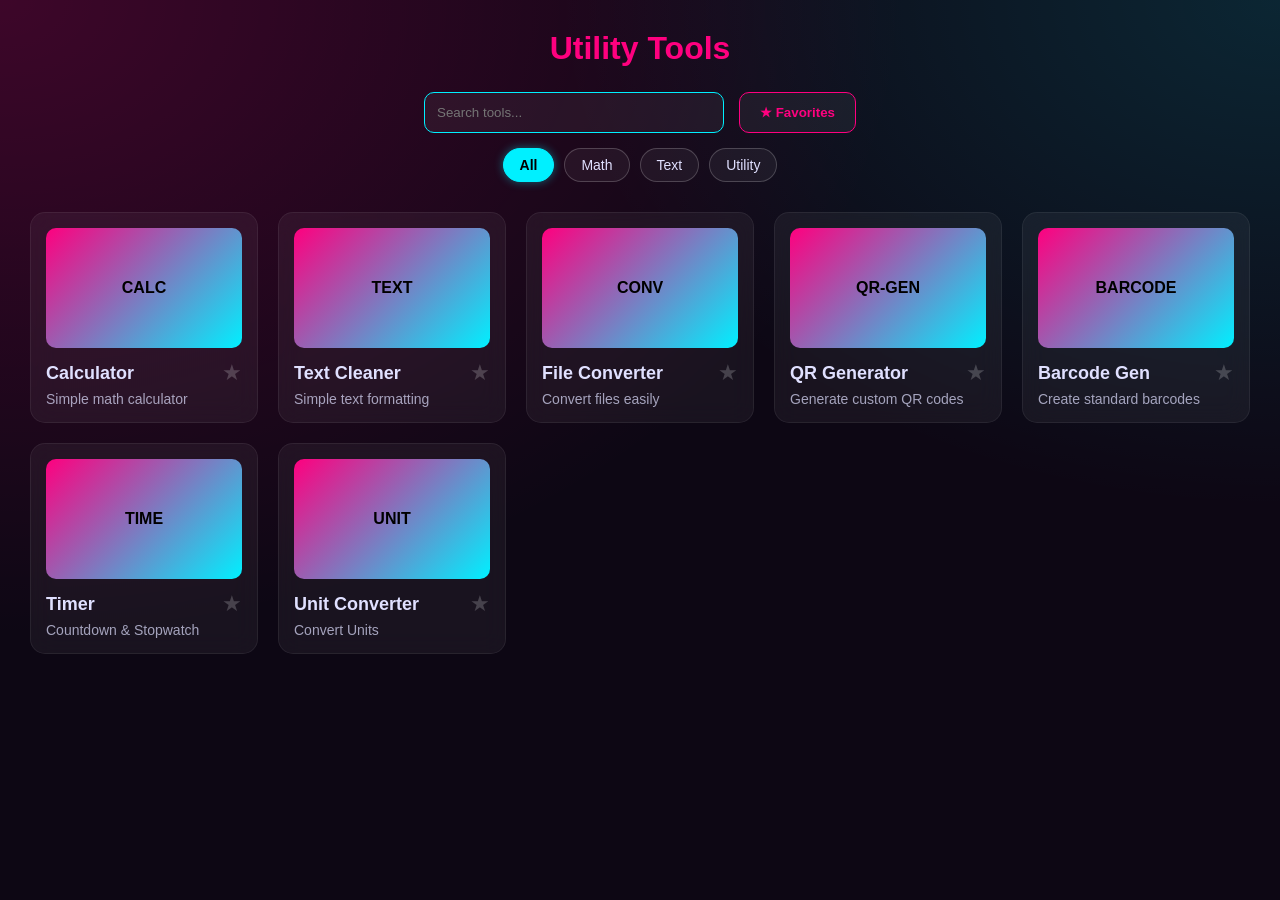
==== commit a5dddda3: "Refactor CSS and JavaScript for improved readability" ====
--- a/index.html
+++ b/index.html
@@ -12,16 +12,26 @@
   --text: #e0e0ff;
   --glass: rgba(255,255,255,0.05);
 }
-* { margin: 0; padding: 0; box-sizing: border-box; font-family: Arial, sans-serif; }
+* {
+  margin: 0;
+  padding: 0;
+  box-sizing: border-box;
+  font-family: Arial, sans-serif;
+}
 body {
-  background: radial-gradient(at 0% 0%, #ff007f33, transparent 50%),
-              radial-gradient(at 100% 0%, #00f0ff22, transparent 40%),
-              var(--bg);
+  background:
+    radial-gradient(at 0% 0%, #ff007f33, transparent 50%),
+    radial-gradient(at 100% 0%, #00f0ff22, transparent 40%),
+    var(--bg);
   color: var(--text);
   min-height: 100vh;
   padding: 30px;
 }
-h1 { text-align: center; margin-bottom: 25px; color: var(--primary); }
+h1 {
+  text-align: center;
+  margin-bottom: 25px;
+  color: var(--primary);
+}
 .search-container {
   display: flex;
   justify-content: center;
@@ -37,8 +47,11 @@
   background: var(--glass);
   color: white;
   outline: none;
-}
-.search-input:focus { box-shadow: 0 0 10px var(--secondary); }
+  transition: box-shadow 0.3s;
+}
+.search-input:focus {
+  box-shadow: 0 0 10px var(--secondary);
+}
 .filter-btn {
   padding: 12px 20px;
   border-radius: 10px;
@@ -46,10 +59,17 @@
   background: var(--glass);
   color: var(--primary);
   cursor: pointer;
+  outline: none;
+  transition: all 0.3s;
+  font-weight: bold;
+}
+.filter-btn:hover {
+  background: rgba(255, 0, 127, 0.1);
 }
 .filter-btn.active {
   background: var(--primary);
   color: white;
+  box-shadow: 0 0 15px #ff007f55;
 }
 .tags-container {
   display: flex;
@@ -61,14 +81,23 @@
 .tag-btn {
   padding: 8px 16px;
   border-radius: 20px;
-  border: 1px solid rgba(255,255,255,0.2);
+  border: 1px solid rgba(255, 255, 255, 0.2);
   background: var(--glass);
   color: var(--text);
   cursor: pointer;
+  font-size: 14px;
+  transition: all 0.3s;
+}
+.tag-btn:hover {
+  background: rgba(255, 255, 255, 0.1);
+  border-color: var(--secondary);
 }
 .tag-btn.active {
   background: var(--secondary);
   color: #000;
+  border-color: var(--secondary);
+  font-weight: bold;
+  box-shadow: 0 0 10px rgba(0, 240, 255, 0.4);
 }
 .grid {
   display: grid;
@@ -99,21 +128,42 @@
   font-weight: bold;
   color: black;
 }
-.card-title { font-size: 18px; font-weight: bold; }
+.card-header {
+  display: flex;
+  justify-content: space-between;
+  align-items: center;
+  margin-bottom: 5px;
+}
+.card-title {
+  font-size: 18px;
+  font-weight: bold;
+}
 .fav-btn {
   font-size: 22px;
+  color: rgba(255, 255, 255, 0.2);
   background: none;
   border: none;
   cursor: pointer;
-}
-.fav-btn.active { color: #ffd700; }
-.card-desc { font-size: 14px; opacity: 0.7; }
-
-/* Popup */
+  transition: all 0.3s;
+}
+.fav-btn:hover {
+  transform: scale(1.2);
+  color: rgba(255, 255, 255, 0.6);
+}
+.fav-btn.active {
+  color: #ffd700;
+  text-shadow: 0 0 15px rgba(255, 215, 0, 0.6);
+}
+.card-desc {
+  font-size: 14px;
+  opacity: 0.7;
+}
 .popup {
   position: fixed;
-  top: 0; left: 0;
-  width: 100%; height: 100%;
+  top: 0;
+  left: 0;
+  width: 100%;
+  height: 100%;
   display: none;
   background: rgba(0,0,0,0.85);
   justify-content: center;
@@ -125,17 +175,21 @@
   top: 20px;
   right: 30px;
   display: flex;
+  align-items: center;
   gap: 20px;
   z-index: 1010;
 }
 .control-btn {
   font-size: 24px;
   color: white;
+  cursor: pointer;
   background: none;
   border: none;
-  cursor: pointer;
-}
-.close-btn { font-size: 40px; }
+  outline: none;
+}
+.close-btn {
+  font-size: 40px;
+}
 .popup iframe {
   width: 80%;
   height: 80%;
@@ -149,7 +203,9 @@
   text-align: center;
   margin-top: 20px;
   display: none;
+  opacity: 0.6;
   font-size: 18px;
+  width: 100%;
 }
 </style>
 </head>
@@ -165,7 +221,9 @@
 
 <div id="grid" class="grid"></div>
 
-<div id="noResults" class="no-results">No tools found matching your filters.</div>
+<div id="noResults" class="no-results">
+  No tools found matching your filters.
+</div>
 
 <div id="popup" class="popup">
   <div class="popup-controls">
@@ -189,16 +247,16 @@
     toolsData = await response.json();
     renderTags();
     renderCards();
-  } catch (e) {
-    console.error(e);
+  } catch (err) {
+    console.error("Error loading tools.json:", err);
   }
 }
 
 function renderTags() {
   const container = document.getElementById('tagsContainer');
   container.innerHTML = `<button class="tag-btn active" onclick="setCategory('all', this)">All</button>`;
-  const cats = [...new Set(toolsData.map(t => t.category))];
-  cats.forEach(cat => {
+  const categories = [...new Set(toolsData.map(t => t.category))];
+  categories.forEach(cat => {
     const btn = document.createElement('button');
     btn.className = 'tag-btn';
     btn.textContent = cat.charAt(0).toUpperCase() + cat.slice(1);
@@ -207,10 +265,10 @@
   });
 }
 
-function renderCards(filtered = toolsData) {
+function renderCards(filteredTools = toolsData) {
   const grid = document.getElementById('grid');
   grid.innerHTML = '';
-  filtered.forEach(tool => {
+  filteredTools.forEach(tool => {
     const card = document.createElement('div');
     card.className = 'card';
     card.setAttribute('data-id', tool.id);
@@ -219,54 +277,75 @@
     card.onclick = () => openTool(tool.url);
     card.innerHTML = `
       <div class="card-image">${tool.imageText}</div>
-      <div class="card-title">${tool.title}</div>
+      <div class="card-header">
+        <div class="card-title">${tool.title}</div>
+        <button class="fav-btn" onclick="toggleFav(event, '${tool.id}')">★</button>
+      </div>
       <div class="card-desc">${tool.desc}</div>
     `;
     grid.appendChild(card);
   });
 }
 
-function setCategory(cat, btn) {
-  activeCategory = cat;
-  document.querySelectorAll('.tag-btn').forEach(b => b.classList.remove('active'));
-  btn.classList.add('active');
+function setCategory(category, btnElement) {
+  activeCategory = category;
+  document.querySelectorAll('.tag-btn').forEach(btn => btn.classList.remove('active'));
+  btnElement.classList.add('active');
   filterCards();
 }
 
+function toggleFav(event, id) {
+  event.stopPropagation();
+  // Favoriten-Logik hier (falls gewünscht)
+}
+
+function toggleFavFilter() {
+  showFavoritesOnly = !showFavoritesOnly;
+  document.getElementById('favFilterBtn').classList.toggle('active', showFavoritesOnly);
+  filterCards();
+}
+
 function filterCards() {
-  const term = document.getElementById('searchInput').value.toLowerCase();
+  const searchTerm = document.getElementById('searchInput').value.toLowerCase();
   const filtered = toolsData.filter(tool => {
-    const matchSearch = tool.name.toLowerCase().includes(term) || tool.title.toLowerCase().includes(term);
-    const matchCat = activeCategory === 'all' || tool.category === activeCategory;
-    return matchSearch && matchCat;
+    const matchesSearch = tool.name.toLowerCase().includes(searchTerm) || tool.title.toLowerCase().includes(searchTerm);
+    const matchesCat = activeCategory === 'all' || activeCategory === tool.category;
+    return matchesSearch && matchesCat;
   });
   renderCards(filtered);
+  document.getElementById('noResults').style.display = filtered.length ? 'none' : 'block';
 }
 
 function openTool(url) {
   currentToolUrl = url;
-  document.getElementById('toolFrame').src = url;
-  document.getElementById('popup').style.display = 'flex';
-}
-
-function closeTool() {
-  document.getElementById('popup').style.display = 'none';
-  document.getElementById('toolFrame').src = '';
+  const popup = document.getElementById('popup');
+  const iframe = document.getElementById('toolFrame');
+  iframe.src = url;
+  popup.style.display = 'flex';
 }
 
 function openInNewTab() {
   if (currentToolUrl) window.open(currentToolUrl, '_blank');
 }
 
+function closeTool() {
+  const popup = document.getElementById('popup');
+  popup.style.display = 'none';
+  document.getElementById('toolFrame').src = '';
+  currentToolUrl = '';
+}
+
 function toggleFullscreen() {
   const popup = document.getElementById('popup');
-  if (!document.fullscreenElement) popup.requestFullscreen();
-  else document.exitFullscreen();
-}
-
-// Init
+  if (!document.fullscreenElement) {
+    popup.requestFullscreen();
+  } else {
+    document.exitFullscreen();
+  }
+}
+
+document.getElementById('searchInput').addEventListener('input', filterCards);
 loadTools();
-document.getElementById('searchInput').addEventListener('input', filterCards);
 </script>
 </body>
 </html>
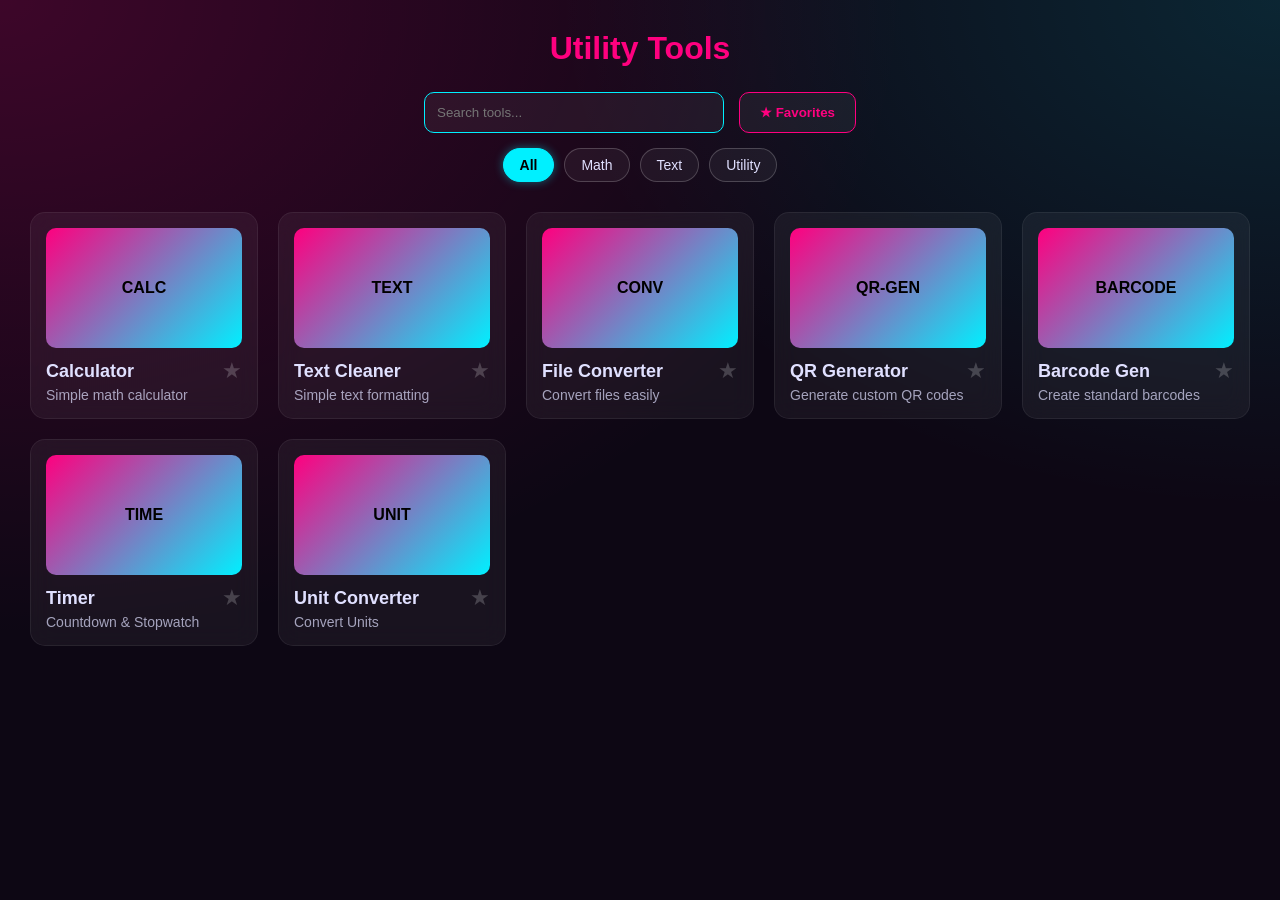
==== commit 4fbe9008: "Enhance transitions and filtering in index.html Updated transition effects for buttons and popup ele" ====
--- a/index.html
+++ b/index.html
@@ -144,7 +144,8 @@
   background: none;
   border: none;
   cursor: pointer;
-  transition: all 0.3s;
+  transition: all 0.3s cubic-bezier(0.175, 0.885, 0.32, 1.275);
+  line-height: 1;
 }
 .fav-btn:hover {
   transform: scale(1.2);
@@ -186,9 +187,20 @@
   background: none;
   border: none;
   outline: none;
+  transition: color 0.3s, transform 0.2s;
+  display: flex;
+  align-items: center;
+  justify-content: center;
+}
+.control-btn:hover {
+  color: var(--secondary);
+  transform: scale(1.1);
 }
 .close-btn {
   font-size: 40px;
+}
+.close-btn:hover {
+  color: var(--primary);
 }
 .popup iframe {
   width: 80%;
@@ -196,8 +208,30 @@
   border: none;
   border-radius: 12px;
   background: white;
+  transition: width 0.3s, height 0.3s, border-radius 0.3s, opacity 0.3s;
   opacity: 0;
-  transition: opacity 0.3s;
+}
+.popup.fullscreen-mode iframe {
+  width: 100% !important;
+  height: 100% !important;
+  border-radius: 0px !important;
+}
+.spinner {
+  position: absolute;
+  width: 60px;
+  height: 60px;
+  border: 4px solid rgba(255, 0, 127, 0.1);
+  border-top-color: var(--primary);
+  border-bottom-color: var(--secondary);
+  border-radius: 50%;
+  animation: spin 1s linear infinite;
+  z-index: 1005;
+  transition: opacity 0.3s, visibility 0.3s;
+  box-shadow: 0 0 15px var(--primary);
+}
+@keyframes spin {
+  0% { transform: rotate(0deg); }
+  100% { transform: rotate(360deg); }
 }
 .no-results {
   text-align: center;
@@ -231,30 +265,41 @@
     <button id="fullscreenBtn" class="control-btn" onclick="toggleFullscreen()" title="Toggle Fullscreen">🗖</button>
     <button class="control-btn close-btn" onclick="closeTool()" title="Close">&times;</button>
   </div>
+  <div id="popupSpinner" class="spinner"></div>
   <iframe id="toolFrame" src=""></iframe>
 </div>
 
 <script>
+// ====================== DATA & STATE ======================
 let toolsData = [];
 let favorites = JSON.parse(localStorage.getItem('utilityHubFavs')) || [];
 let showFavoritesOnly = false;
 let activeCategory = 'all';
 let currentToolUrl = '';
 
+// ====================== LOAD TOOLS ======================
 async function loadTools() {
   try {
     const response = await fetch('tools.json');
+    if (!response.ok) throw new Error('JSON not found');
     toolsData = await response.json();
     renderTags();
     renderCards();
   } catch (err) {
     console.error("Error loading tools.json:", err);
-  }
-}
-
+    document.getElementById('grid').innerHTML = `
+      <p style="color:red; text-align:center; grid-column: 1/-1;">
+        Error: Could not load tools.json<br>
+        Please make sure the file is in the same folder.
+      </p>`;
+  }
+}
+
+// ====================== RENDER ======================
 function renderTags() {
   const container = document.getElementById('tagsContainer');
   container.innerHTML = `<button class="tag-btn active" onclick="setCategory('all', this)">All</button>`;
+
   const categories = [...new Set(toolsData.map(t => t.category))];
   categories.forEach(cat => {
     const btn = document.createElement('button');
@@ -268,6 +313,7 @@
 function renderCards(filteredTools = toolsData) {
   const grid = document.getElementById('grid');
   grid.innerHTML = '';
+
   filteredTools.forEach(tool => {
     const card = document.createElement('div');
     card.className = 'card';
@@ -275,6 +321,7 @@
     card.setAttribute('data-name', tool.name);
     card.setAttribute('data-category', tool.category);
     card.onclick = () => openTool(tool.url);
+
     card.innerHTML = `
       <div class="card-image">${tool.imageText}</div>
       <div class="card-header">
@@ -285,8 +332,14 @@
     `;
     grid.appendChild(card);
   });
-}
-
+
+  document.querySelectorAll('.fav-btn').forEach(btn => {
+    const id = btn.parentElement.parentElement.getAttribute('data-id');
+    if (favorites.includes(id)) btn.classList.add('active');
+  });
+}
+
+// ====================== FILTERS ======================
 function setCategory(category, btnElement) {
   activeCategory = category;
   document.querySelectorAll('.tag-btn').forEach(btn => btn.classList.remove('active'));
@@ -296,7 +349,18 @@
 
 function toggleFav(event, id) {
   event.stopPropagation();
-  // Favoriten-Logik hier (falls gewünscht)
+  const btn = event.target;
+
+  if (favorites.includes(id)) {
+    favorites = favorites.filter(favId => favId !== id);
+    btn.classList.remove('active');
+  } else {
+    favorites.push(id);
+    btn.classList.add('active');
+  }
+
+  localStorage.setItem('utilityHubFavs', JSON.stringify(favorites));
+  filterCards();
 }
 
 function toggleFavFilter() {
@@ -307,44 +371,97 @@
 
 function filterCards() {
   const searchTerm = document.getElementById('searchInput').value.toLowerCase();
+
   const filtered = toolsData.filter(tool => {
-    const matchesSearch = tool.name.toLowerCase().includes(searchTerm) || tool.title.toLowerCase().includes(searchTerm);
+    const matchesSearch = tool.name.toLowerCase().includes(searchTerm) ||
+                         tool.title.toLowerCase().includes(searchTerm);
+    const matchesFav = !showFavoritesOnly || favorites.includes(tool.id);
     const matchesCat = activeCategory === 'all' || activeCategory === tool.category;
-    return matchesSearch && matchesCat;
+    return matchesSearch && matchesFav && matchesCat;
   });
+
   renderCards(filtered);
   document.getElementById('noResults').style.display = filtered.length ? 'none' : 'block';
 }
 
+// ====================== POPUP ======================
 function openTool(url) {
   currentToolUrl = url;
   const popup = document.getElementById('popup');
   const iframe = document.getElementById('toolFrame');
+  const spinner = document.getElementById('popupSpinner');
+
+  spinner.style.opacity = '1';
+  spinner.style.visibility = 'visible';
+  iframe.style.opacity = '0';
+
   iframe.src = url;
   popup.style.display = 'flex';
 }
 
+function onIframeLoaded() {
+  const iframe = document.getElementById('toolFrame');
+  const spinner = document.getElementById('popupSpinner');
+  if (iframe.src && currentToolUrl !== '') {
+    spinner.style.opacity = '0';
+    spinner.style.visibility = 'hidden';
+    iframe.style.opacity = '1';
+  }
+}
+
 function openInNewTab() {
-  if (currentToolUrl) window.open(currentToolUrl, '_blank');
+  if (currentToolUrl) {
+    window.open(currentToolUrl, '_blank');
+    closeTool();
+  }
 }
 
 function closeTool() {
   const popup = document.getElementById('popup');
+  const iframe = document.getElementById('toolFrame');
+
+  if (document.fullscreenElement) document.exitFullscreen().catch(() => {});
+  popup.classList.remove('fullscreen-mode');
+  document.getElementById('fullscreenBtn').innerText = '🗖';
+
   popup.style.display = 'none';
-  document.getElementById('toolFrame').src = '';
+  iframe.src = '';
   currentToolUrl = '';
 }
 
 function toggleFullscreen() {
   const popup = document.getElementById('popup');
+  const btn = document.getElementById('fullscreenBtn');
+
   if (!document.fullscreenElement) {
-    popup.requestFullscreen();
+    popup.requestFullscreen().then(() => {
+      btn.innerText = '🗗';
+      popup.classList.add('fullscreen-mode');
+    }).catch(() => {
+      popup.classList.toggle('fullscreen-mode');
+      btn.innerText = popup.classList.contains('fullscreen-mode') ? '🗗' : '🗖';
+    });
   } else {
     document.exitFullscreen();
   }
 }
 
+// Event Listeners
 document.getElementById('searchInput').addEventListener('input', filterCards);
+document.getElementById('toolFrame').addEventListener('load', onIframeLoaded);
+document.getElementById('popup').addEventListener('click', function(e) {
+  if (e.target === this) closeTool();
+});
+document.addEventListener('fullscreenchange', () => {
+  const popup = document.getElementById('popup');
+  const btn = document.getElementById('fullscreenBtn');
+  if (!document.fullscreenElement) {
+    popup.classList.remove('fullscreen-mode');
+    btn.innerText = '🗖';
+  }
+});
+
+// Start
 loadTools();
 </script>
 </body>
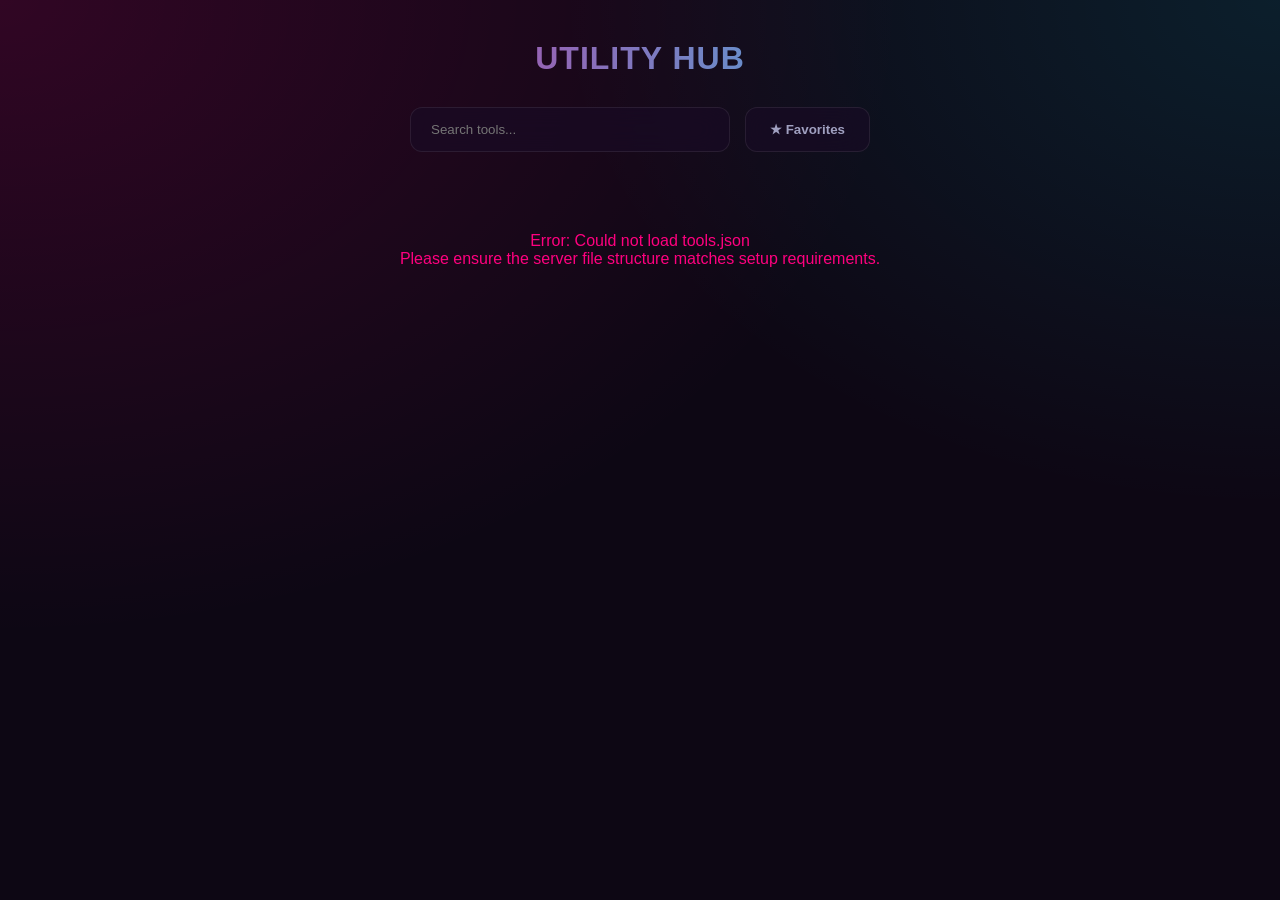
==== commit d72238b9: "Refactor index.html for improved UI and functionality Updated the title and various styles in index." ====
--- a/index.html
+++ b/index.html
@@ -3,162 +3,211 @@
 <head>
 <meta charset="UTF-8">
 <meta name="viewport" content="width=device-width, initial-scale=1.0">
-<title>Utility Tools</title>
+<title>Utility Hub - Dashboard</title>
 <style>
 :root {
-  --bg: #0d0714;
+  --background: #0d0714;
+  --surface: rgba(26, 12, 38, 0.65);
   --primary: #ff007f;
   --secondary: #00f0ff;
-  --text: #e0e0ff;
-  --glass: rgba(255,255,255,0.05);
-}
+  --text: #f4f4ff;
+  --text-secondary: #a0a0c0;
+  --border: rgba(255, 255, 255, 0.08);
+  --glass-blur: blur(16px);
+}
+
 * {
   margin: 0;
   padding: 0;
   box-sizing: border-box;
-  font-family: Arial, sans-serif;
-}
+  font-family: 'Outfit', 'Segoe UI', sans-serif;
+}
+
 body {
-  background:
-    radial-gradient(at 0% 0%, #ff007f33, transparent 50%),
-    radial-gradient(at 100% 0%, #00f0ff22, transparent 40%),
-    var(--bg);
+  background: 
+    radial-gradient(at 0% 0%, rgba(255, 0, 127, 0.15), transparent 50%),
+    radial-gradient(at 100% 0%, rgba(0, 240, 255, 0.1), transparent 40%),
+    var(--background);
   color: var(--text);
   min-height: 100vh;
-  padding: 30px;
-}
+  padding: 40px 20px;
+}
+
 h1 {
   text-align: center;
-  margin-bottom: 25px;
-  color: var(--primary);
-}
+  margin-bottom: 30px;
+  color: var(--text);
+  font-weight: 700;
+  letter-spacing: 1px;
+  text-transform: uppercase;
+  background: linear-gradient(to right, var(--primary), var(--secondary));
+  -webkit-background-clip: text;
+  -webkit-text-fill-color: transparent;
+}
+
 .search-container {
   display: flex;
   justify-content: center;
   align-items: center;
   gap: 15px;
-  margin-bottom: 15px;
-}
+  margin-bottom: 20px;
+}
+
 .search-input {
-  width: 300px;
-  padding: 12px;
-  border-radius: 10px;
-  border: 1px solid var(--secondary);
-  background: var(--glass);
-  color: white;
+  width: 320px;
+  padding: 14px 20px;
+  border-radius: 12px;
+  border: 1px solid var(--border);
+  background: var(--surface);
+  color: var(--text);
   outline: none;
-  transition: box-shadow 0.3s;
-}
+  backdrop-filter: var(--glass-blur);
+  transition: all 0.3s ease;
+}
+
 .search-input:focus {
-  box-shadow: 0 0 10px var(--secondary);
-}
+  border-color: var(--secondary);
+  box-shadow: 0 0 15px rgba(0, 240, 255, 0.25);
+}
+
 .filter-btn {
-  padding: 12px 20px;
-  border-radius: 10px;
-  border: 1px solid var(--primary);
-  background: var(--glass);
-  color: var(--primary);
+  padding: 14px 24px;
+  border-radius: 12px;
+  border: 1px solid var(--border);
+  background: var(--surface);
+  color: var(--text-secondary);
   cursor: pointer;
   outline: none;
-  transition: all 0.3s;
-  font-weight: bold;
-}
+  backdrop-filter: var(--glass-blur);
+  transition: all 0.3s cubic-bezier(0.4, 0, 0.2, 1);
+  font-weight: 600;
+}
+
 .filter-btn:hover {
-  background: rgba(255, 0, 127, 0.1);
-}
+  border-color: var(--primary);
+  color: var(--primary);
+  box-shadow: 0 0 15px rgba(255, 0, 127, 0.15);
+}
+
 .filter-btn.active {
   background: var(--primary);
   color: white;
-  box-shadow: 0 0 15px #ff007f55;
-}
+  border-color: var(--primary);
+  box-shadow: 0 0 20px rgba(255, 0, 127, 0.4);
+}
+
 .tags-container {
   display: flex;
   justify-content: center;
   gap: 10px;
-  margin-bottom: 30px;
+  margin-bottom: 40px;
   flex-wrap: wrap;
 }
+
 .tag-btn {
-  padding: 8px 16px;
+  padding: 8px 18px;
   border-radius: 20px;
-  border: 1px solid rgba(255, 255, 255, 0.2);
-  background: var(--glass);
-  color: var(--text);
+  border: 1px solid var(--border);
+  background: var(--surface);
+  color: var(--text-secondary);
   cursor: pointer;
   font-size: 14px;
-  transition: all 0.3s;
-}
+  font-weight: 500;
+  backdrop-filter: var(--glass-blur);
+  transition: all 0.2s ease;
+}
+
 .tag-btn:hover {
-  background: rgba(255, 255, 255, 0.1);
   border-color: var(--secondary);
-}
+  color: var(--text);
+}
+
 .tag-btn.active {
   background: var(--secondary);
-  color: #000;
+  color: #0d0714;
   border-color: var(--secondary);
-  font-weight: bold;
-  box-shadow: 0 0 10px rgba(0, 240, 255, 0.4);
-}
+  font-weight: 600;
+  box-shadow: 0 0 15px rgba(0, 240, 255, 0.35);
+}
+
 .grid {
   display: grid;
-  grid-template-columns: repeat(auto-fill, minmax(220px, 1fr));
-  gap: 20px;
-}
+  grid-template-columns: repeat(auto-fill, minmax(260px, 1fr));
+  gap: 25px;
+  max-width: 1200px;
+  margin: 0 auto;
+}
+
 .card {
-  background: var(--glass);
-  border-radius: 15px;
-  padding: 15px;
-  backdrop-filter: blur(12px);
-  border: 1px solid #ffffff11;
+  background: var(--surface);
+  border-radius: 18px;
+  padding: 20px;
+  backdrop-filter: var(--glass-blur);
+  border: 1px solid var(--border);
   cursor: pointer;
-  transition: 0.3s;
-}
+  transition: all 0.3s cubic-bezier(0.4, 0, 0.2, 1);
+  display: flex;
+  flex-direction: column;
+}
+
 .card:hover {
-  transform: translateY(-6px) scale(1.02);
-  box-shadow: 0 0 20px #ff007f55;
-}
+  transform: translateY(-5px);
+  border-color: rgba(255, 0, 127, 0.3);
+  box-shadow: 0 10px 30px rgba(255, 0, 127, 0.1);
+}
+
 .card-image {
-  height: 120px;
-  border-radius: 10px;
-  margin-bottom: 12px;
+  height: 130px;
+  border-radius: 12px;
+  margin-bottom: 15px;
   background: linear-gradient(135deg, var(--primary), var(--secondary));
   display: flex;
   align-items: center;
   justify-content: center;
-  font-weight: bold;
-  color: black;
-}
+  font-weight: 700;
+  color: #0d0714;
+  font-size: 1.1rem;
+  letter-spacing: 0.5px;
+}
+
 .card-header {
   display: flex;
   justify-content: space-between;
   align-items: center;
-  margin-bottom: 5px;
-}
+  margin-bottom: 8px;
+}
+
 .card-title {
   font-size: 18px;
-  font-weight: bold;
-}
+  font-weight: 600;
+  color: var(--text);
+}
+
 .fav-btn {
-  font-size: 22px;
-  color: rgba(255, 255, 255, 0.2);
+  font-size: 20px;
+  color: rgba(255, 255, 255, 0.15);
   background: none;
   border: none;
   cursor: pointer;
-  transition: all 0.3s cubic-bezier(0.175, 0.885, 0.32, 1.275);
-  line-height: 1;
-}
+  transition: all 0.2s ease;
+}
+
 .fav-btn:hover {
   transform: scale(1.2);
-  color: rgba(255, 255, 255, 0.6);
-}
+  color: var(--secondary);
+}
+
 .fav-btn.active {
   color: #ffd700;
-  text-shadow: 0 0 15px rgba(255, 215, 0, 0.6);
-}
+  filter: drop-shadow(0 0 8px rgba(255, 215, 0, 0.5));
+}
+
 .card-desc {
   font-size: 14px;
-  opacity: 0.7;
-}
+  color: var(--text-secondary);
+  line-height: 1.4;
+}
+
 .popup {
   position: fixed;
   top: 0;
@@ -166,11 +215,13 @@
   width: 100%;
   height: 100%;
   display: none;
-  background: rgba(0,0,0,0.85);
+  background: rgba(13, 7, 20, 0.85);
+  backdrop-filter: blur(8px);
   justify-content: center;
   align-items: center;
   z-index: 1000;
 }
+
 .popup-controls {
   position: absolute;
   top: 20px;
@@ -180,90 +231,100 @@
   gap: 20px;
   z-index: 1010;
 }
+
 .control-btn {
-  font-size: 24px;
-  color: white;
+  font-size: 22px;
+  color: var(--text-secondary);
   cursor: pointer;
   background: none;
   border: none;
   outline: none;
-  transition: color 0.3s, transform 0.2s;
+  transition: all 0.2s ease;
   display: flex;
   align-items: center;
   justify-content: center;
 }
+
 .control-btn:hover {
   color: var(--secondary);
   transform: scale(1.1);
 }
+
 .close-btn {
-  font-size: 40px;
-}
+  font-size: 36px;
+}
+
 .close-btn:hover {
   color: var(--primary);
 }
+
 .popup iframe {
-  width: 80%;
-  height: 80%;
-  border: none;
-  border-radius: 12px;
-  background: white;
-  transition: width 0.3s, height 0.3s, border-radius 0.3s, opacity 0.3s;
+  width: 85%;
+  height: 85%;
+  border: 1px solid var(--border);
+  border-radius: 16px;
+  background: var(--background);
+  transition: all 0.3s ease;
   opacity: 0;
 }
+
 .popup.fullscreen-mode iframe {
   width: 100% !important;
   height: 100% !important;
   border-radius: 0px !important;
-}
+  border: none;
+}
+
 .spinner {
   position: absolute;
-  width: 60px;
-  height: 60px;
-  border: 4px solid rgba(255, 0, 127, 0.1);
+  width: 50px;
+  height: 50px;
+  border: 3px solid rgba(255, 0, 127, 0.1);
   border-top-color: var(--primary);
   border-bottom-color: var(--secondary);
   border-radius: 50%;
-  animation: spin 1s linear infinite;
+  animation: spin 0.8s linear infinite;
   z-index: 1005;
   transition: opacity 0.3s, visibility 0.3s;
-  box-shadow: 0 0 15px var(--primary);
-}
+}
+
 @keyframes spin {
   0% { transform: rotate(0deg); }
   100% { transform: rotate(360deg); }
 }
+
 .no-results {
   text-align: center;
-  margin-top: 20px;
+  grid-column: 1 / -1;
+  padding: 40px 0;
+  color: var(--text-secondary);
+  font-size: 16px;
   display: none;
-  opacity: 0.6;
-  font-size: 18px;
-  width: 100%;
 }
 </style>
 </head>
 <body>
-<h1>Utility Tools</h1>
+
+<h1>Utility Hub</h1>
 
 <div class="search-container">
   <input id="searchInput" class="search-input" placeholder="Search tools..." autocomplete="off">
-  <button id="favFilterBtn" class="filter-btn" onclick="toggleFavFilter()">★ Favorites</button>
+  <button id="favFilterBtn" class="filter-btn">★ Favorites</button>
 </div>
 
 <div class="tags-container" id="tagsContainer"></div>
 
-<div id="grid" class="grid"></div>
-
-<div id="noResults" class="no-results">
-  No tools found matching your filters.
+<div id="grid" class="grid">
+  <div id="noResults" class="no-results">
+    No tools found matching your filters.
+  </div>
 </div>
 
 <div id="popup" class="popup">
   <div class="popup-controls">
-    <button class="control-btn" onclick="openInNewTab()" title="Open in new Tab">↗</button>
-    <button id="fullscreenBtn" class="control-btn" onclick="toggleFullscreen()" title="Toggle Fullscreen">🗖</button>
-    <button class="control-btn close-btn" onclick="closeTool()" title="Close">&times;</button>
+    <button id="newTabBtn" class="control-btn" title="Open in new Tab">↗</button>
+    <button id="fullscreenBtn" class="control-btn" title="Toggle Fullscreen">🗖</button>
+    <button id="closeBtn" class="control-btn close-btn" title="Close">&times;</button>
   </div>
   <div id="popupSpinner" class="spinner"></div>
   <iframe id="toolFrame" src=""></iframe>
@@ -288,9 +349,9 @@
   } catch (err) {
     console.error("Error loading tools.json:", err);
     document.getElementById('grid').innerHTML = `
-      <p style="color:red; text-align:center; grid-column: 1/-1;">
+      <p style="color:var(--primary); text-align:center; grid-column: 1/-1; padding: 20px;">
         Error: Could not load tools.json<br>
-        Please make sure the file is in the same folder.
+        Please ensure the server file structure matches setup requirements.
       </p>`;
   }
 }
@@ -298,48 +359,81 @@
 // ====================== RENDER ======================
 function renderTags() {
   const container = document.getElementById('tagsContainer');
-  container.innerHTML = `<button class="tag-btn active" onclick="setCategory('all', this)">All</button>`;
+  container.innerHTML = '';
+
+  const allBtn = document.createElement('button');
+  allBtn.className = 'tag-btn active';
+  allBtn.textContent = 'All';
+  allBtn.addEventListener('click', () => setCategory('all', allBtn));
+  container.appendChild(allBtn);
 
   const categories = [...new Set(toolsData.map(t => t.category))];
   categories.forEach(cat => {
     const btn = document.createElement('button');
     btn.className = 'tag-btn';
     btn.textContent = cat.charAt(0).toUpperCase() + cat.slice(1);
-    btn.onclick = () => setCategory(cat, btn);
+    btn.addEventListener('click', () => setCategory(cat, btn));
     container.appendChild(btn);
   });
 }
 
 function renderCards(filteredTools = toolsData) {
   const grid = document.getElementById('grid');
+  
+  // Keep the no-results element safe
+  const noResultsEl = document.getElementById('noResults');
   grid.innerHTML = '';
+  grid.appendChild(noResultsEl);
+
+  if (filteredTools.length === 0) {
+    noResultsEl.style.display = 'block';
+    return;
+  } else {
+    noResultsEl.style.display = 'none';
+  }
 
   filteredTools.forEach(tool => {
     const card = document.createElement('div');
     card.className = 'card';
     card.setAttribute('data-id', tool.id);
-    card.setAttribute('data-name', tool.name);
-    card.setAttribute('data-category', tool.category);
-    card.onclick = () => openTool(tool.url);
-
+
+    // Dynamic Safe Content Construction
     card.innerHTML = `
-      <div class="card-image">${tool.imageText}</div>
+      <div class="card-image"></div>
       <div class="card-header">
-        <div class="card-title">${tool.title}</div>
-        <button class="fav-btn" onclick="toggleFav(event, '${tool.id}')">★</button>
+        <div class="card-title"></div>
+        <button class="fav-btn">★</button>
       </div>
-      <div class="card-desc">${tool.desc}</div>
+      <div class="card-desc"></div>
     `;
+
+    // Secure Text Injections
+    card.querySelector('.card-image').textContent = tool.imageText || '';
+    card.querySelector('.card-title').textContent = tool.title || '';
+    card.querySelector('.card-desc').textContent = tool.desc || '';
+
+    // Click handler to open iframe frame container
+    card.addEventListener('click', (e) => {
+      if (!e.target.classList.contains('fav-btn')) {
+        openTool(tool.url);
+      }
+    });
+
+    // Favorite Button Engine setup
+    const favBtn = card.querySelector('.fav-btn');
+    if (favorites.includes(tool.id)) {
+      favBtn.classList.add('active');
+    }
+    favBtn.addEventListener('click', (e) => {
+      e.stopPropagation();
+      toggleFav(tool.id, favBtn);
+    });
+
     grid.appendChild(card);
   });
-
-  document.querySelectorAll('.fav-btn').forEach(btn => {
-    const id = btn.parentElement.parentElement.getAttribute('data-id');
-    if (favorites.includes(id)) btn.classList.add('active');
-  });
-}
-
-// ====================== FILTERS ======================
+}
+
+// ====================== FILTERS & SYSTEM LOGIC ======================
 function setCategory(category, btnElement) {
   activeCategory = category;
   document.querySelectorAll('.tag-btn').forEach(btn => btn.classList.remove('active'));
@@ -347,20 +441,20 @@
   filterCards();
 }
 
-function toggleFav(event, id) {
-  event.stopPropagation();
-  const btn = event.target;
-
+function toggleFav(id, btnElement) {
   if (favorites.includes(id)) {
     favorites = favorites.filter(favId => favId !== id);
-    btn.classList.remove('active');
+    btnElement.classList.remove('active');
   } else {
     favorites.push(id);
-    btn.classList.add('active');
-  }
-
+    btnElement.classList.add('active');
+  }
   localStorage.setItem('utilityHubFavs', JSON.stringify(favorites));
-  filterCards();
+  
+  // Re-run filter rules if the dashboard view relies strictly on Favorite filter toggle state
+  if (showFavoritesOnly) {
+    filterCards();
+  }
 }
 
 function toggleFavFilter() {
@@ -373,18 +467,17 @@
   const searchTerm = document.getElementById('searchInput').value.toLowerCase();
 
   const filtered = toolsData.filter(tool => {
-    const matchesSearch = tool.name.toLowerCase().includes(searchTerm) ||
-                         tool.title.toLowerCase().includes(searchTerm);
+    const matchesSearch = (tool.name && tool.name.toLowerCase().includes(searchTerm)) ||
+                          (tool.title && tool.title.toLowerCase().includes(searchTerm));
     const matchesFav = !showFavoritesOnly || favorites.includes(tool.id);
     const matchesCat = activeCategory === 'all' || activeCategory === tool.category;
     return matchesSearch && matchesFav && matchesCat;
   });
 
   renderCards(filtered);
-  document.getElementById('noResults').style.display = filtered.length ? 'none' : 'block';
-}
-
-// ====================== POPUP ======================
+}
+
+// ====================== WINDOW CONTROL POPUPS ======================
 function openTool(url) {
   currentToolUrl = url;
   const popup = document.getElementById('popup');
@@ -420,7 +513,9 @@
   const popup = document.getElementById('popup');
   const iframe = document.getElementById('toolFrame');
 
-  if (document.fullscreenElement) document.exitFullscreen().catch(() => {});
+  if (document.fullscreenElement) {
+    document.exitFullscreen().catch(() => {});
+  }
   popup.classList.remove('fullscreen-mode');
   document.getElementById('fullscreenBtn').innerText = '🗖';
 
@@ -446,12 +541,19 @@
   }
 }
 
-// Event Listeners
+// ====================== ATTACH LIFECYCLE CONTROLS ======================
 document.getElementById('searchInput').addEventListener('input', filterCards);
+document.getElementById('favFilterBtn').addEventListener('click', toggleFavFilter);
 document.getElementById('toolFrame').addEventListener('load', onIframeLoaded);
+
+document.getElementById('newTabBtn').addEventListener('click', openInNewTab);
+document.getElementById('fullscreenBtn').addEventListener('click', toggleFullscreen);
+document.getElementById('closeBtn').addEventListener('click', closeTool);
+
 document.getElementById('popup').addEventListener('click', function(e) {
   if (e.target === this) closeTool();
 });
+
 document.addEventListener('fullscreenchange', () => {
   const popup = document.getElementById('popup');
   const btn = document.getElementById('fullscreenBtn');
@@ -461,7 +563,7 @@
   }
 });
 
-// Start
+// INITIALIZE CORE APPLICATION LOADING
 loadTools();
 </script>
 </body>
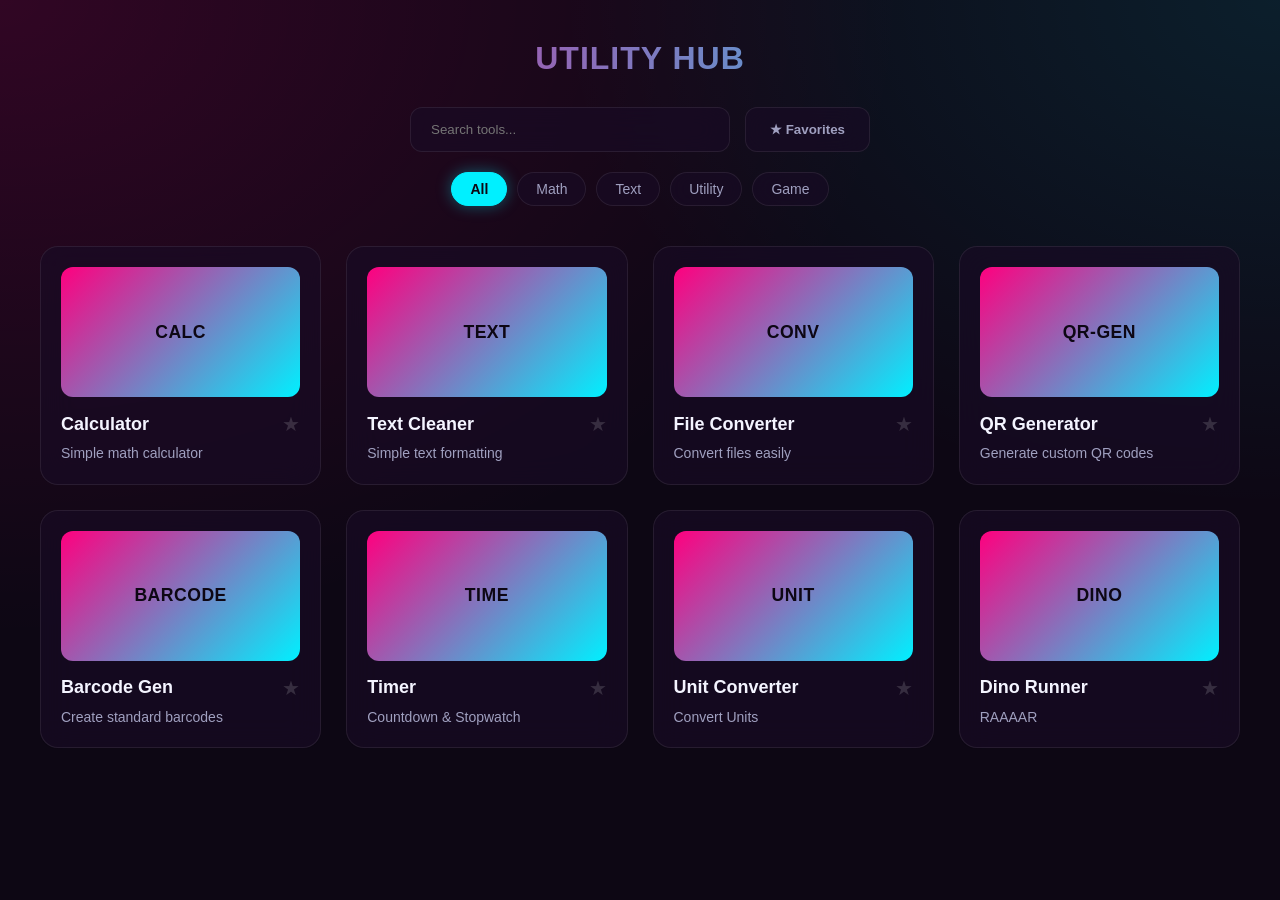
==== commit 134b4136: "Update page title from 'Utility Hub' to 'Utility Tools'" ====
--- a/index.html
+++ b/index.html
@@ -3,7 +3,7 @@
 <head>
 <meta charset="UTF-8">
 <meta name="viewport" content="width=device-width, initial-scale=1.0">
-<title>Utility Hub - Dashboard</title>
+<title>Utility Tools - Dashboard</title>
 <style>
 :root {
   --background: #0d0714;
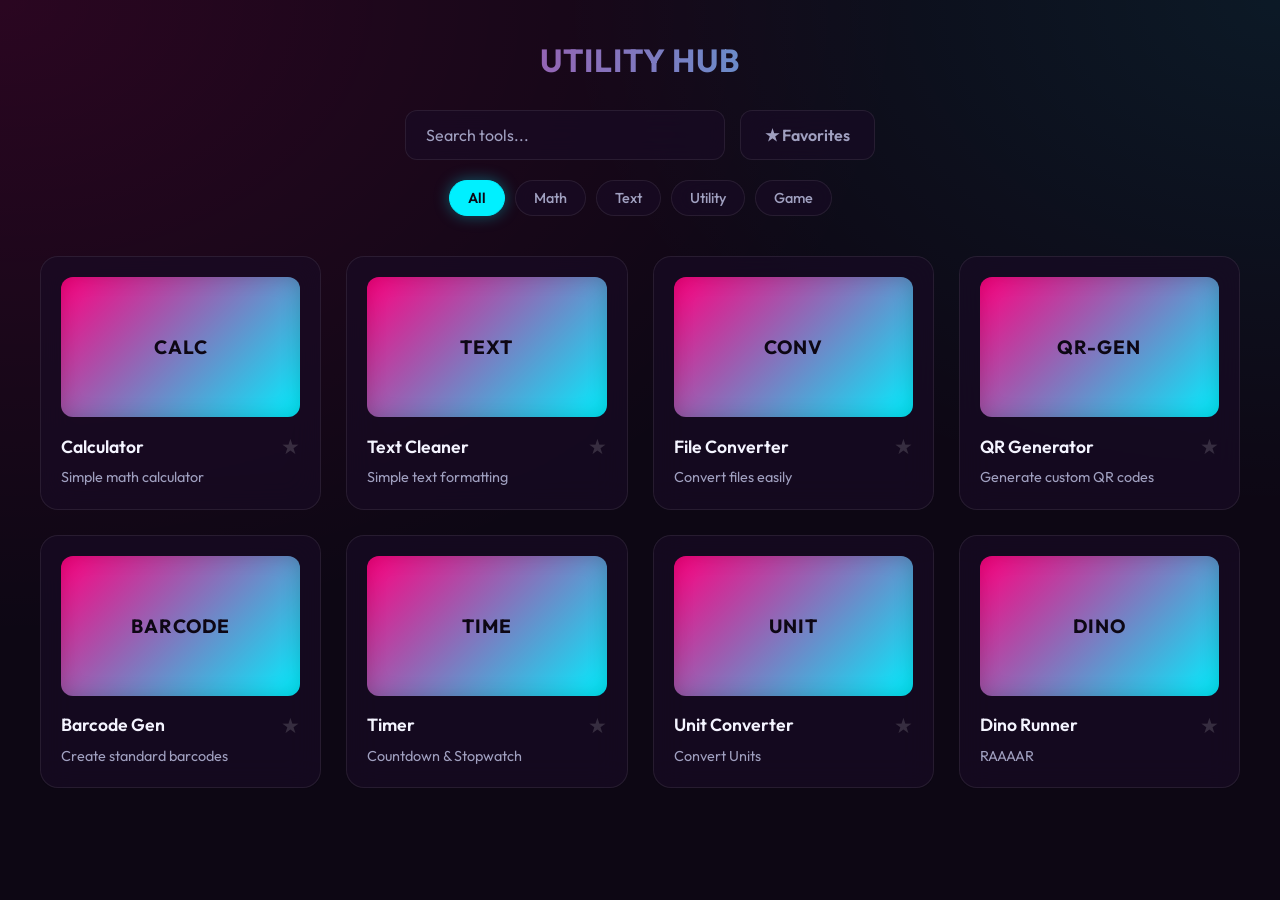
==== commit af1bf0e9: "Enhance styles and layout in index.html Added custom scrollbar styles, improved modal background, an" ====
--- a/index.html
+++ b/index.html
@@ -4,6 +4,7 @@
 <meta charset="UTF-8">
 <meta name="viewport" content="width=device-width, initial-scale=1.0">
 <title>Utility Tools - Dashboard</title>
+<link href="https://fonts.googleapis.com/css2?family=Outfit:wght@300;400;500;600;700&display=swap" rel="stylesheet">
 <style>
 :root {
   --background: #0d0714;
@@ -16,6 +17,22 @@
   --glass-blur: blur(16px);
 }
 
+/* Global Custom Dark Scrollbar */
+::-webkit-scrollbar {
+  width: 8px;
+  height: 8px;
+}
+::-webkit-scrollbar-track {
+  background: transparent;
+}
+::-webkit-scrollbar-thumb {
+  background: rgba(255, 255, 255, 0.1);
+  border-radius: 10px;
+}
+::-webkit-scrollbar-thumb:hover {
+  background: var(--secondary);
+}
+
 * {
   margin: 0;
   padding: 0;
@@ -23,14 +40,25 @@
   font-family: 'Outfit', 'Segoe UI', sans-serif;
 }
 
+/* Force dark mode behavior for native browser elements */
+html {
+  color-scheme: dark;
+}
+
 body {
   background: 
-    radial-gradient(at 0% 0%, rgba(255, 0, 127, 0.15), transparent 50%),
-    radial-gradient(at 100% 0%, rgba(0, 240, 255, 0.1), transparent 40%),
+    radial-gradient(at 0% 0%, rgba(255, 0, 127, 0.12), transparent 50%),
+    radial-gradient(at 100% 0%, rgba(0, 240, 255, 0.08), transparent 40%),
     var(--background);
   color: var(--text);
   min-height: 100vh;
   padding: 40px 20px;
+  overflow-x: hidden;
+}
+
+/* Scroll-Lock class for active Popups */
+body.modal-open {
+  overflow: hidden;
 }
 
 h1 {
@@ -54,7 +82,8 @@
 }
 
 .search-input {
-  width: 320px;
+  width: 100%;
+  max-width: 320px;
   padding: 14px 20px;
   border-radius: 12px;
   border: 1px solid var(--border);
@@ -62,7 +91,13 @@
   color: var(--text);
   outline: none;
   backdrop-filter: var(--glass-blur);
+  -webkit-backdrop-filter: var(--glass-blur);
   transition: all 0.3s ease;
+  font-size: 1rem;
+}
+
+.search-input::placeholder {
+  color: var(--text-secondary);
 }
 
 .search-input:focus {
@@ -79,8 +114,11 @@
   cursor: pointer;
   outline: none;
   backdrop-filter: var(--glass-blur);
+  -webkit-backdrop-filter: var(--glass-blur);
   transition: all 0.3s cubic-bezier(0.4, 0, 0.2, 1);
   font-weight: 600;
+  font-size: 1rem;
+  white-space: nowrap;
 }
 
 .filter-btn:hover {
@@ -111,9 +149,10 @@
   background: var(--surface);
   color: var(--text-secondary);
   cursor: pointer;
-  font-size: 14px;
+  font-size: 0.9rem;
   font-weight: 500;
   backdrop-filter: var(--glass-blur);
+  -webkit-backdrop-filter: var(--glass-blur);
   transition: all 0.2s ease;
 }
 
@@ -132,7 +171,7 @@
 
 .grid {
   display: grid;
-  grid-template-columns: repeat(auto-fill, minmax(260px, 1fr));
+  grid-template-columns: repeat(auto-fill, minmax(280px, 1fr));
   gap: 25px;
   max-width: 1200px;
   margin: 0 auto;
@@ -143,31 +182,52 @@
   border-radius: 18px;
   padding: 20px;
   backdrop-filter: var(--glass-blur);
+  -webkit-backdrop-filter: var(--glass-blur);
   border: 1px solid var(--border);
   cursor: pointer;
   transition: all 0.3s cubic-bezier(0.4, 0, 0.2, 1);
   display: flex;
   flex-direction: column;
+  position: relative;
+  overflow: hidden;
 }
 
 .card:hover {
   transform: translateY(-5px);
-  border-color: rgba(255, 0, 127, 0.3);
-  box-shadow: 0 10px 30px rgba(255, 0, 127, 0.1);
+  border-color: rgba(255, 0, 127, 0.4);
+  box-shadow: 0 10px 30px rgba(255, 0, 127, 0.15);
+}
+
+/* Subtle light sweep effect on hover */
+.card::after {
+  content: '';
+  position: absolute;
+  top: 0;
+  left: -100%;
+  width: 50%;
+  height: 100%;
+  background: linear-gradient(to right, transparent, rgba(255,255,255,0.05), transparent);
+  transform: skewX(-20deg);
+  transition: all 0.5s ease;
+}
+
+.card:hover::after {
+  left: 200%;
 }
 
 .card-image {
-  height: 130px;
+  height: 140px;
   border-radius: 12px;
-  margin-bottom: 15px;
+  margin-bottom: 16px;
   background: linear-gradient(135deg, var(--primary), var(--secondary));
   display: flex;
   align-items: center;
   justify-content: center;
   font-weight: 700;
   color: #0d0714;
-  font-size: 1.1rem;
-  letter-spacing: 0.5px;
+  font-size: 1.2rem;
+  letter-spacing: 1px;
+  box-shadow: inset 0 0 20px rgba(0,0,0,0.2);
 }
 
 .card-header {
@@ -178,18 +238,19 @@
 }
 
 .card-title {
-  font-size: 18px;
+  font-size: 1.1rem;
   font-weight: 600;
   color: var(--text);
 }
 
 .fav-btn {
-  font-size: 20px;
+  font-size: 1.3rem;
   color: rgba(255, 255, 255, 0.15);
   background: none;
   border: none;
   cursor: pointer;
   transition: all 0.2s ease;
+  z-index: 2; /* Keep above light sweep */
 }
 
 .fav-btn:hover {
@@ -203,11 +264,12 @@
 }
 
 .card-desc {
-  font-size: 14px;
+  font-size: 0.9rem;
   color: var(--text-secondary);
-  line-height: 1.4;
-}
-
+  line-height: 1.5;
+}
+
+/* Popup / Modal */
 .popup {
   position: fixed;
   top: 0;
@@ -215,8 +277,9 @@
   width: 100%;
   height: 100%;
   display: none;
-  background: rgba(13, 7, 20, 0.85);
-  backdrop-filter: blur(8px);
+  background: rgba(5, 5, 10, 0.92);
+  backdrop-filter: blur(20px);
+  -webkit-backdrop-filter: blur(20px);
   justify-content: center;
   align-items: center;
   z-index: 1000;
@@ -248,29 +311,35 @@
 .control-btn:hover {
   color: var(--secondary);
   transform: scale(1.1);
+  text-shadow: 0 0 10px rgba(0, 240, 255, 0.5);
 }
 
 .close-btn {
   font-size: 36px;
+  line-height: 1;
 }
 
 .close-btn:hover {
   color: var(--primary);
+  text-shadow: 0 0 10px rgba(255, 0, 127, 0.5);
 }
 
 .popup iframe {
-  width: 85%;
+  width: 90%;
   height: 85%;
+  max-width: 1400px;
   border: 1px solid var(--border);
-  border-radius: 16px;
+  border-radius: 24px;
   background: var(--background);
   transition: all 0.3s ease;
   opacity: 0;
+  box-shadow: 0 20px 50px rgba(0,0,0,0.5);
 }
 
 .popup.fullscreen-mode iframe {
   width: 100% !important;
   height: 100% !important;
+  max-width: 100% !important;
   border-radius: 0px !important;
   border: none;
 }
@@ -296,10 +365,27 @@
 .no-results {
   text-align: center;
   grid-column: 1 / -1;
-  padding: 40px 0;
+  padding: 60px 0;
   color: var(--text-secondary);
-  font-size: 16px;
+  font-size: 1.1rem;
   display: none;
+}
+
+@media (max-width: 600px) {
+  .search-container {
+    flex-direction: column;
+    align-items: stretch;
+  }
+  .search-input, .filter-btn {
+    width: 100%;
+    max-width: 100%;
+  }
+  .popup iframe {
+    width: 100%;
+    height: 100%;
+    border-radius: 0;
+    border: none;
+  }
 }
 </style>
 </head>
@@ -349,9 +435,9 @@
   } catch (err) {
     console.error("Error loading tools.json:", err);
     document.getElementById('grid').innerHTML = `
-      <p style="color:var(--primary); text-align:center; grid-column: 1/-1; padding: 20px;">
-        Error: Could not load tools.json<br>
-        Please ensure the server file structure matches setup requirements.
+      <p style="color:var(--primary); text-align:center; grid-column: 1/-1; padding: 40px; background: rgba(255,0,127,0.1); border-radius: 12px; border: 1px solid rgba(255,0,127,0.2);">
+        <strong>Error: Could not load tools.json</strong><br><br>
+        Please ensure the server file structure matches setup requirements and you are running a local web server (e.g., Live Server).
       </p>`;
   }
 }
@@ -402,7 +488,7 @@
       <div class="card-image"></div>
       <div class="card-header">
         <div class="card-title"></div>
-        <button class="fav-btn">★</button>
+        <button class="fav-btn" title="Add to Favorites">★</button>
       </div>
       <div class="card-desc"></div>
     `;
@@ -488,6 +574,9 @@
   spinner.style.visibility = 'visible';
   iframe.style.opacity = '0';
 
+  // Prevent background scrolling on mobile & desktop
+  document.body.classList.add('modal-open');
+
   iframe.src = url;
   popup.style.display = 'flex';
 }
@@ -495,6 +584,7 @@
 function onIframeLoaded() {
   const iframe = document.getElementById('toolFrame');
   const spinner = document.getElementById('popupSpinner');
+  
   if (iframe.src && currentToolUrl !== '') {
     spinner.style.opacity = '0';
     spinner.style.visibility = 'hidden';
@@ -516,8 +606,12 @@
   if (document.fullscreenElement) {
     document.exitFullscreen().catch(() => {});
   }
+  
   popup.classList.remove('fullscreen-mode');
   document.getElementById('fullscreenBtn').innerText = '🗖';
+  
+  // Re-enable background scrolling
+  document.body.classList.remove('modal-open');
 
   popup.style.display = 'none';
   iframe.src = '';
@@ -533,6 +627,7 @@
       btn.innerText = '🗗';
       popup.classList.add('fullscreen-mode');
     }).catch(() => {
+      // Fallback for browsers that block requestFullscreen
       popup.classList.toggle('fullscreen-mode');
       btn.innerText = popup.classList.contains('fullscreen-mode') ? '🗗' : '🗖';
     });
@@ -550,8 +645,16 @@
 document.getElementById('fullscreenBtn').addEventListener('click', toggleFullscreen);
 document.getElementById('closeBtn').addEventListener('click', closeTool);
 
+// Close popup on background click
 document.getElementById('popup').addEventListener('click', function(e) {
   if (e.target === this) closeTool();
+});
+
+// Handle Esc key to close popup
+document.addEventListener('keydown', (e) => {
+  if (e.key === 'Escape' && document.getElementById('popup').style.display === 'flex') {
+    closeTool();
+  }
 });
 
 document.addEventListener('fullscreenchange', () => {
